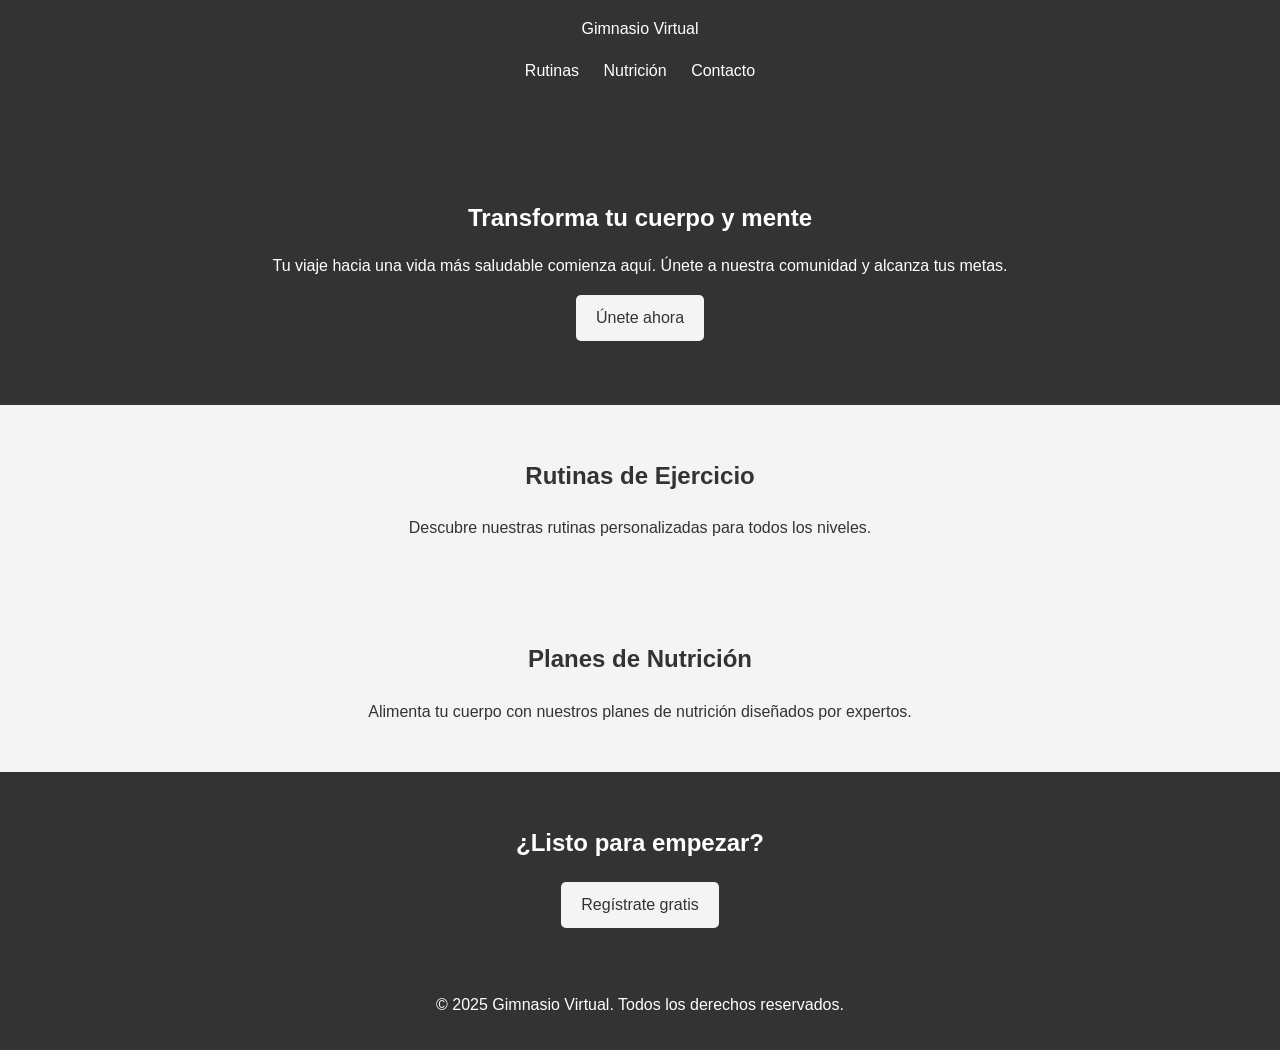
==== index.html @ dcc9e230 "feat: Create initial landing page for virtual gym This commit introduces the initial version of a la" ====
<!DOCTYPE html>
<html lang="es">
<head>
    <meta charset="UTF-8">
    <meta name="viewport" content="width=device-width, initial-scale=1.0">
    <title>Gimnasio Virtual - Vida Saludable</title>
    <link rel="stylesheet" href="styles.css">
</head>
<body>
    <header>
        <nav>
            <a href="#" class="logo">Gimnasio Virtual</a>
            <ul>
                <li><a href="#rutinas">Rutinas</a></li>
                <li><a href="#nutricion">Nutrición</a></li>
                <li><a href="#contacto">Contacto</a></li>
            </ul>
        </nav>
    </header>

    <main>
        <section class="hero">
            <h1>Transforma tu cuerpo y mente</h1>
            <p>Tu viaje hacia una vida más saludable comienza aquí. Únete a nuestra comunidad y alcanza tus metas.</p>
            <a href="#unete" class="cta-button">Únete ahora</a>
        </section>

        <section id="rutinas" class="featured-section">
            <h2>Rutinas de Ejercicio</h2>
            <p>Descubre nuestras rutinas personalizadas para todos los niveles.</p>
            <!-- Aquí se podrían añadir tarjetas con rutinas específicas -->
        </section>

        <section id="nutricion" class="featured-section">
            <h2>Planes de Nutrición</h2>
            <p>Alimenta tu cuerpo con nuestros planes de nutrición diseñados por expertos.</p>
            <!-- Aquí se podrían añadir tarjetas con planes de nutrición -->
        </section>

        <section id="unete" class="cta-section">
            <h2>¿Listo para empezar?</h2>
            <a href="#" class="cta-button">Regístrate gratis</a>
        </section>
    </main>

    <footer>
        <p>&copy; 2025 Gimnasio Virtual. Todos los derechos reservados.</p>
    </footer>
</body>
</html>
---- styles.css ----
body {
    font-family: Arial, sans-serif;
    line-height: 1.6;
    margin: 0;
    padding: 0;
    background: #f4f4f4;
    color: #333;
}

header {
    background: #333;
    color: #fff;
    padding: 1rem 0;
    text-align: center;
}

nav ul {
    padding: 0;
    list-style: none;
}

nav ul li {
    display: inline;
    margin: 0 10px;
}

nav a {
    color: #fff;
    text-decoration: none;
}

.hero {
    background: #333;
    color: #fff;
    padding: 4rem 0;
    text-align: center;
}

.hero h1 {
    margin-bottom: 1rem;
}

.cta-button {
    display: inline-block;
    background: #f4f4f4;
    color: #333;
    padding: 10px 20px;
    text-decoration: none;
    border-radius: 5px;
}

.featured-section {
    padding: 2rem 0;
    text-align: center;
}

.cta-section {
    background: #333;
    color: #fff;
    padding: 2rem 0;
    text-align: center;
}

footer {
    text-align: center;
    padding: 1rem 0;
    background: #333;
    color: #fff;
}
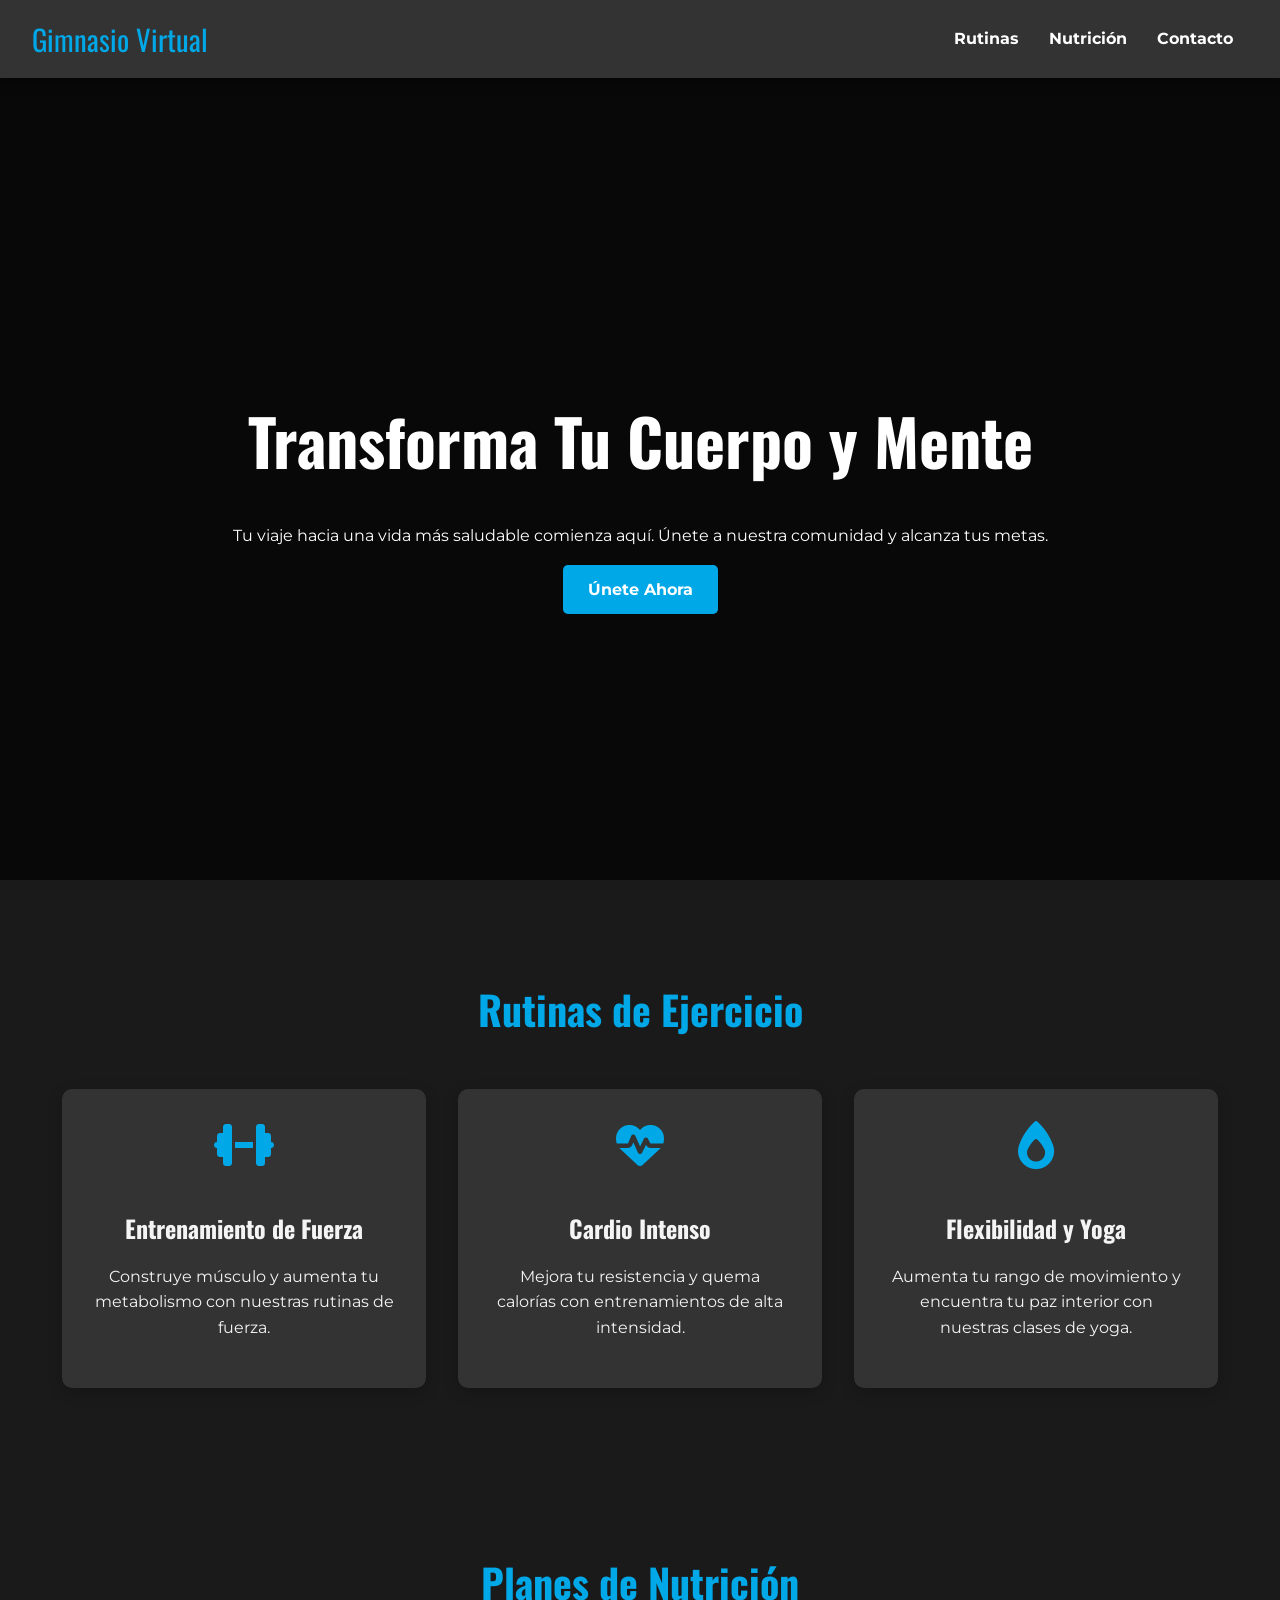
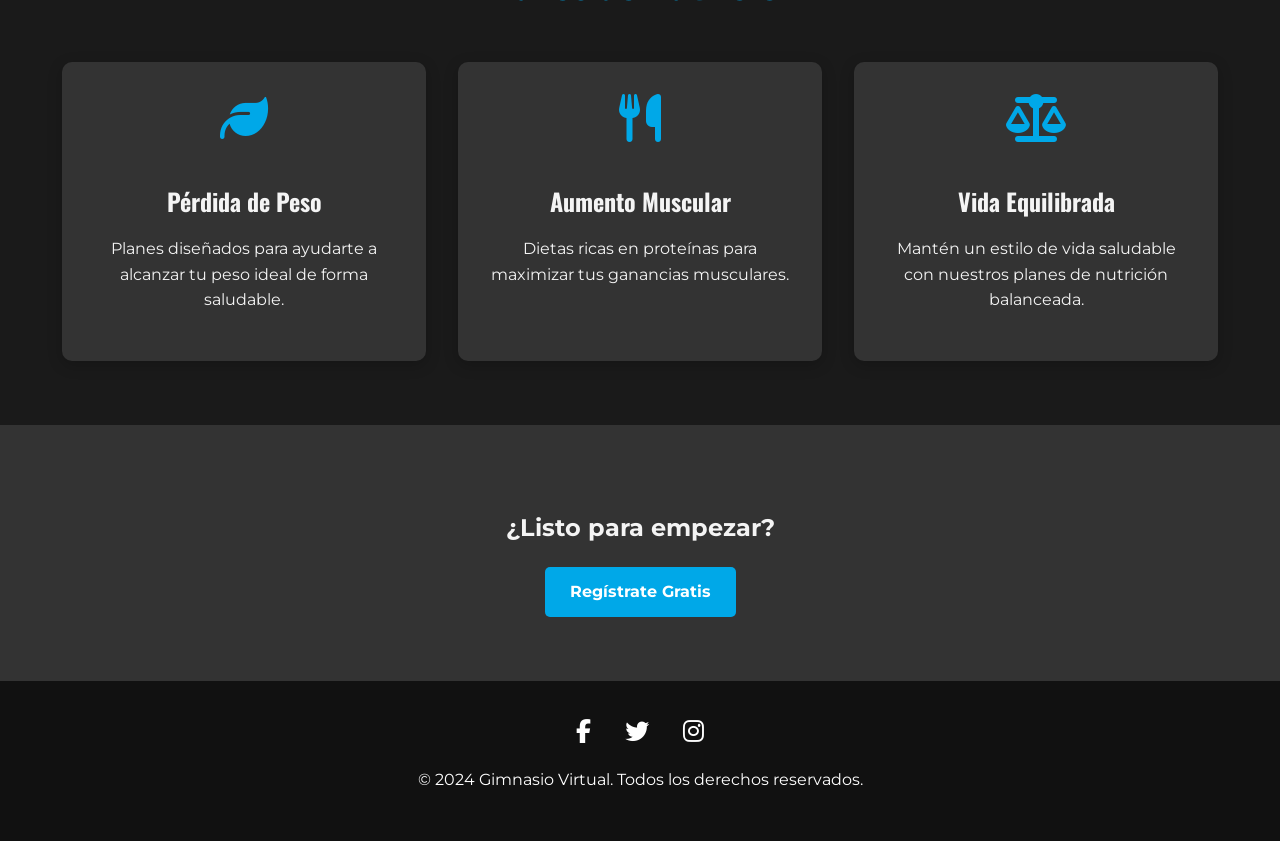
==== commit 37438181: "Feature: Create a healthy lifestyle virtual gym page" ====
--- a/index.html
+++ b/index.html
@@ -5,46 +5,84 @@
     <meta name="viewport" content="width=device-width, initial-scale=1.0">
     <title>Gimnasio Virtual - Vida Saludable</title>
     <link rel="stylesheet" href="styles.css">
+    <link rel="stylesheet" href="https://cdnjs.cloudflare.com/ajax/libs/font-awesome/6.5.1/css/all.min.css">
 </head>
 <body>
     <header>
+        <a href="#" class="logo">Gimnasio Virtual</a>
         <nav>
-            <a href="#" class="logo">Gimnasio Virtual</a>
-            <ul>
+            <ul class="nav-links">
                 <li><a href="#rutinas">Rutinas</a></li>
                 <li><a href="#nutricion">Nutrición</a></li>
                 <li><a href="#contacto">Contacto</a></li>
             </ul>
         </nav>
+        <div class="menu-toggle"><i class="fas fa-bars"></i></div>
     </header>
 
     <main>
         <section class="hero">
-            <h1>Transforma tu cuerpo y mente</h1>
+            <h1>Transforma Tu Cuerpo y Mente</h1>
             <p>Tu viaje hacia una vida más saludable comienza aquí. Únete a nuestra comunidad y alcanza tus metas.</p>
-            <a href="#unete" class="cta-button">Únete ahora</a>
+            <a href="#unete" class="cta-button">Únete Ahora</a>
         </section>
 
         <section id="rutinas" class="featured-section">
             <h2>Rutinas de Ejercicio</h2>
-            <p>Descubre nuestras rutinas personalizadas para todos los niveles.</p>
-            <!-- Aquí se podrían añadir tarjetas con rutinas específicas -->
+            <div class="cards-container">
+                <div class="card">
+                    <i class="fas fa-dumbbell fa-3x"></i>
+                    <h3>Entrenamiento de Fuerza</h3>
+                    <p>Construye músculo y aumenta tu metabolismo con nuestras rutinas de fuerza.</p>
+                </div>
+                <div class="card">
+                    <i class="fas fa-heartbeat fa-3x"></i>
+                    <h3>Cardio Intenso</h3>
+                    <p>Mejora tu resistencia y quema calorías con entrenamientos de alta intensidad.</p>
+                </div>
+                <div class="card">
+                    <i class="fas fa-burn fa-3x"></i>
+                    <h3>Flexibilidad y Yoga</h3>
+                    <p>Aumenta tu rango de movimiento y encuentra tu paz interior con nuestras clases de yoga.</p>
+                </div>
+            </div>
         </section>
 
         <section id="nutricion" class="featured-section">
             <h2>Planes de Nutrición</h2>
-            <p>Alimenta tu cuerpo con nuestros planes de nutrición diseñados por expertos.</p>
-            <!-- Aquí se podrían añadir tarjetas con planes de nutrición -->
+             <div class="cards-container">
+                <div class="card">
+                    <i class="fas fa-leaf fa-3x"></i>
+                    <h3>Pérdida de Peso</h3>
+                    <p>Planes diseñados para ayudarte a alcanzar tu peso ideal de forma saludable.</p>
+                </div>
+                <div class="card">
+                    <i class="fas fa-utensils fa-3x"></i>
+                    <h3>Aumento Muscular</h3>
+                    <p>Dietas ricas en proteínas para maximizar tus ganancias musculares.</p>
+                </div>
+                <div class="card">
+                    <i class="fas fa-balance-scale fa-3x"></i>
+                    <h3>Vida Equilibrada</h3>
+                    <p>Mantén un estilo de vida saludable con nuestros planes de nutrición balanceada.</p>
+                </div>
+            </div>
         </section>
 
         <section id="unete" class="cta-section">
             <h2>¿Listo para empezar?</h2>
-            <a href="#" class="cta-button">Regístrate gratis</a>
+            <a href="#" class="cta-button">Regístrate Gratis</a>
         </section>
     </main>
 
     <footer>
-        <p>&copy; 2025 Gimnasio Virtual. Todos los derechos reservados.</p>
+        <div class="social-media">
+            <a href="#"><i class="fab fa-facebook-f"></i></a>
+            <a href="#"><i class="fab fa-twitter"></i></a>
+            <a href="#"><i class="fab fa-instagram"></i></a>
+        </div>
+        <p>&copy; 2024 Gimnasio Virtual. Todos los derechos reservados.</p>
     </footer>
+    <script src="script.js"></script>
 </body>
 </html>
--- a/styles.css
+++ b/styles.css
@@ -1,69 +1,215 @@
+@import url('https://fonts.googleapis.com/css2?family=Montserrat:wght@400;700&family=Oswald:wght@700&display=swap');
+
+:root {
+    --primary-color: #00A8E8;
+    --dark-color: #1a1a1a;
+    --light-gray: #f4f4f4;
+    --medium-gray: #333;
+    --white-color: #fff;
+}
+
 body {
-    font-family: Arial, sans-serif;
+    font-family: 'Montserrat', sans-serif;
     line-height: 1.6;
     margin: 0;
     padding: 0;
-    background: #f4f4f4;
-    color: #333;
+    background: var(--dark-color);
+    color: var(--light-gray);
+    padding-top: 70px;
 }
 
 header {
-    background: #333;
-    color: #fff;
-    padding: 1rem 0;
-    text-align: center;
-}
-
-nav ul {
+    background: var(--medium-gray);
+    color: var(--white-color);
+    padding: 1rem 2rem;
+    position: fixed;
+    width: 100%;
+    top: 0;
+    left: 0;
+    z-index: 1000;
+    display: flex;
+    justify-content: space-between;
+    align-items: center;
+    box-shadow: 0 2px 10px rgba(0,0,0,0.5);
+    box-sizing: border-box;
+}
+
+.logo {
+    font-family: 'Oswald', sans-serif;
+    font-size: 1.8rem;
+    color: var(--primary-color);
+    text-decoration: none;
+}
+
+.nav-links {
     padding: 0;
     list-style: none;
-}
-
-nav ul li {
-    display: inline;
-    margin: 0 10px;
-}
-
-nav a {
-    color: #fff;
+    margin: 0;
+    display: flex;
+}
+
+.nav-links li {
+    margin: 0 15px;
+}
+
+.nav-links a {
+    color: var(--white-color);
     text-decoration: none;
+    font-weight: 700;
+    transition: color 0.3s ease;
+}
+
+.nav-links a:hover {
+    color: var(--primary-color);
+}
+
+.menu-toggle {
+    display: none;
+    font-size: 1.5rem;
+    cursor: pointer;
 }
 
 .hero {
-    background: #333;
-    color: #fff;
-    padding: 4rem 0;
-    text-align: center;
+    background: linear-gradient(rgba(0,0,0,0.7), rgba(0,0,0,0.7)), url('https://images.unsplash.com/photo-1571902943202-507ec2618e8f?q=80&w=1375&auto=format&fit=crop') no-repeat center center/cover;
+    min-height: 90vh;
+    display: flex;
+    flex-direction: column;
+    justify-content: center;
+    align-items: center;
+    text-align: center;
+    color: var(--white-color);
+    padding: 0 1rem;
 }
 
 .hero h1 {
+    font-family: 'Oswald', sans-serif;
+    font-size: 4rem;
     margin-bottom: 1rem;
 }
 
 .cta-button {
     display: inline-block;
-    background: #f4f4f4;
-    color: #333;
-    padding: 10px 20px;
+    background: var(--primary-color);
+    color: var(--white-color);
+    padding: 12px 25px;
     text-decoration: none;
     border-radius: 5px;
+    font-weight: 700;
+    transition: background-color 0.3s ease, transform 0.3s ease;
+}
+
+.cta-button:hover {
+    background: #0077B6;
+    transform: translateY(-3px);
 }
 
 .featured-section {
+    padding: 4rem 2rem;
+    text-align: center;
+}
+
+.featured-section h2 {
+    font-family: 'Oswald', sans-serif;
+    font-size: 2.5rem;
+    margin-bottom: 3rem;
+    color: var(--primary-color);
+}
+
+.cards-container {
+    display: flex;
+    justify-content: center;
+    gap: 2rem;
+    flex-wrap: wrap;
+}
+
+.card {
+    background: var(--medium-gray);
+    padding: 2rem;
+    border-radius: 10px;
+    width: 300px;
+    box-shadow: 0 4px 15px rgba(0,0,0,0.2);
+    transition: transform 0.3s ease, box-shadow 0.3s ease;
+}
+
+.card:hover {
+    transform: translateY(-10px);
+    box-shadow: 0 8px 30px rgba(0,0,0,0.4);
+}
+
+.card i {
+    color: var(--primary-color);
+    margin-bottom: 1rem;
+}
+
+.card h3 {
+    font-family: 'Oswald', sans-serif;
+    font-size: 1.5rem;
+    margin-bottom: 1rem;
+}
+
+.cta-section {
+    background: var(--medium-gray);
+    padding: 4rem 2rem;
+    text-align: center;
+}
+
+footer {
+    text-align: center;
     padding: 2rem 0;
-    text-align: center;
-}
-
-.cta-section {
-    background: #333;
-    color: #fff;
-    padding: 2rem 0;
-    text-align: center;
-}
-
-footer {
-    text-align: center;
-    padding: 1rem 0;
-    background: #333;
-    color: #fff;
-}
+    background: #111;
+    color: var(--white-color);
+}
+
+.social-media a {
+    color: var(--white-color);
+    margin: 0 15px;
+    font-size: 1.5rem;
+    transition: color 0.3s ease;
+}
+
+.social-media a:hover {
+    color: var(--primary-color);
+}
+
+.social-media {
+    margin-bottom: 1rem;
+}
+
+/* Media Queries for Responsive Design */
+@media (max-width: 768px) {
+    .nav-links {
+        display: none;
+        flex-direction: column;
+        width: 100%;
+        position: absolute;
+        top: 70px;
+        left: 0;
+        background: var(--medium-gray);
+        text-align: center;
+    }
+
+    .nav-links.active {
+        display: flex;
+    }
+
+    .nav-links li {
+        padding: 1rem 0;
+    }
+
+    .menu-toggle {
+        display: block;
+    }
+
+    .hero h1 {
+        font-size: 3rem;
+    }
+
+    .cards-container {
+        flex-direction: column;
+        align-items: center;
+    }
+
+    .card {
+        width: 90%;
+    }
+}
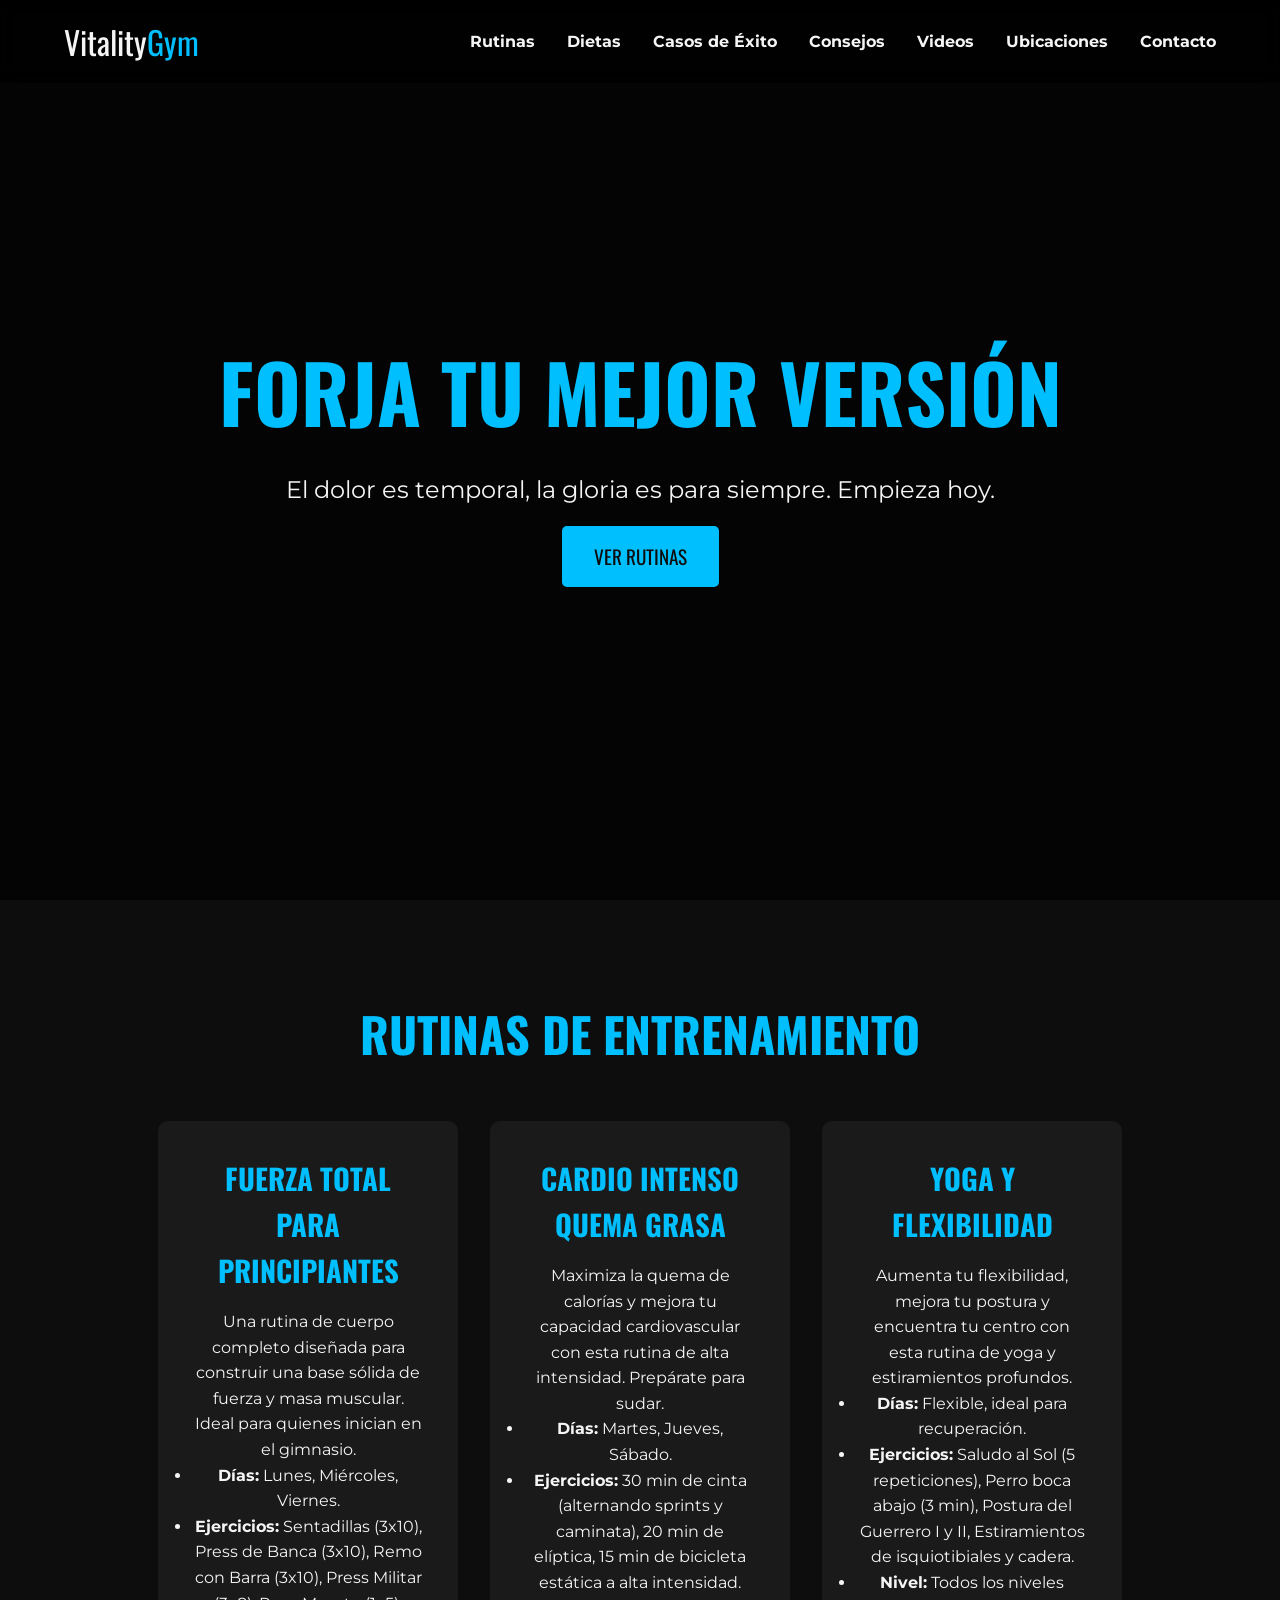
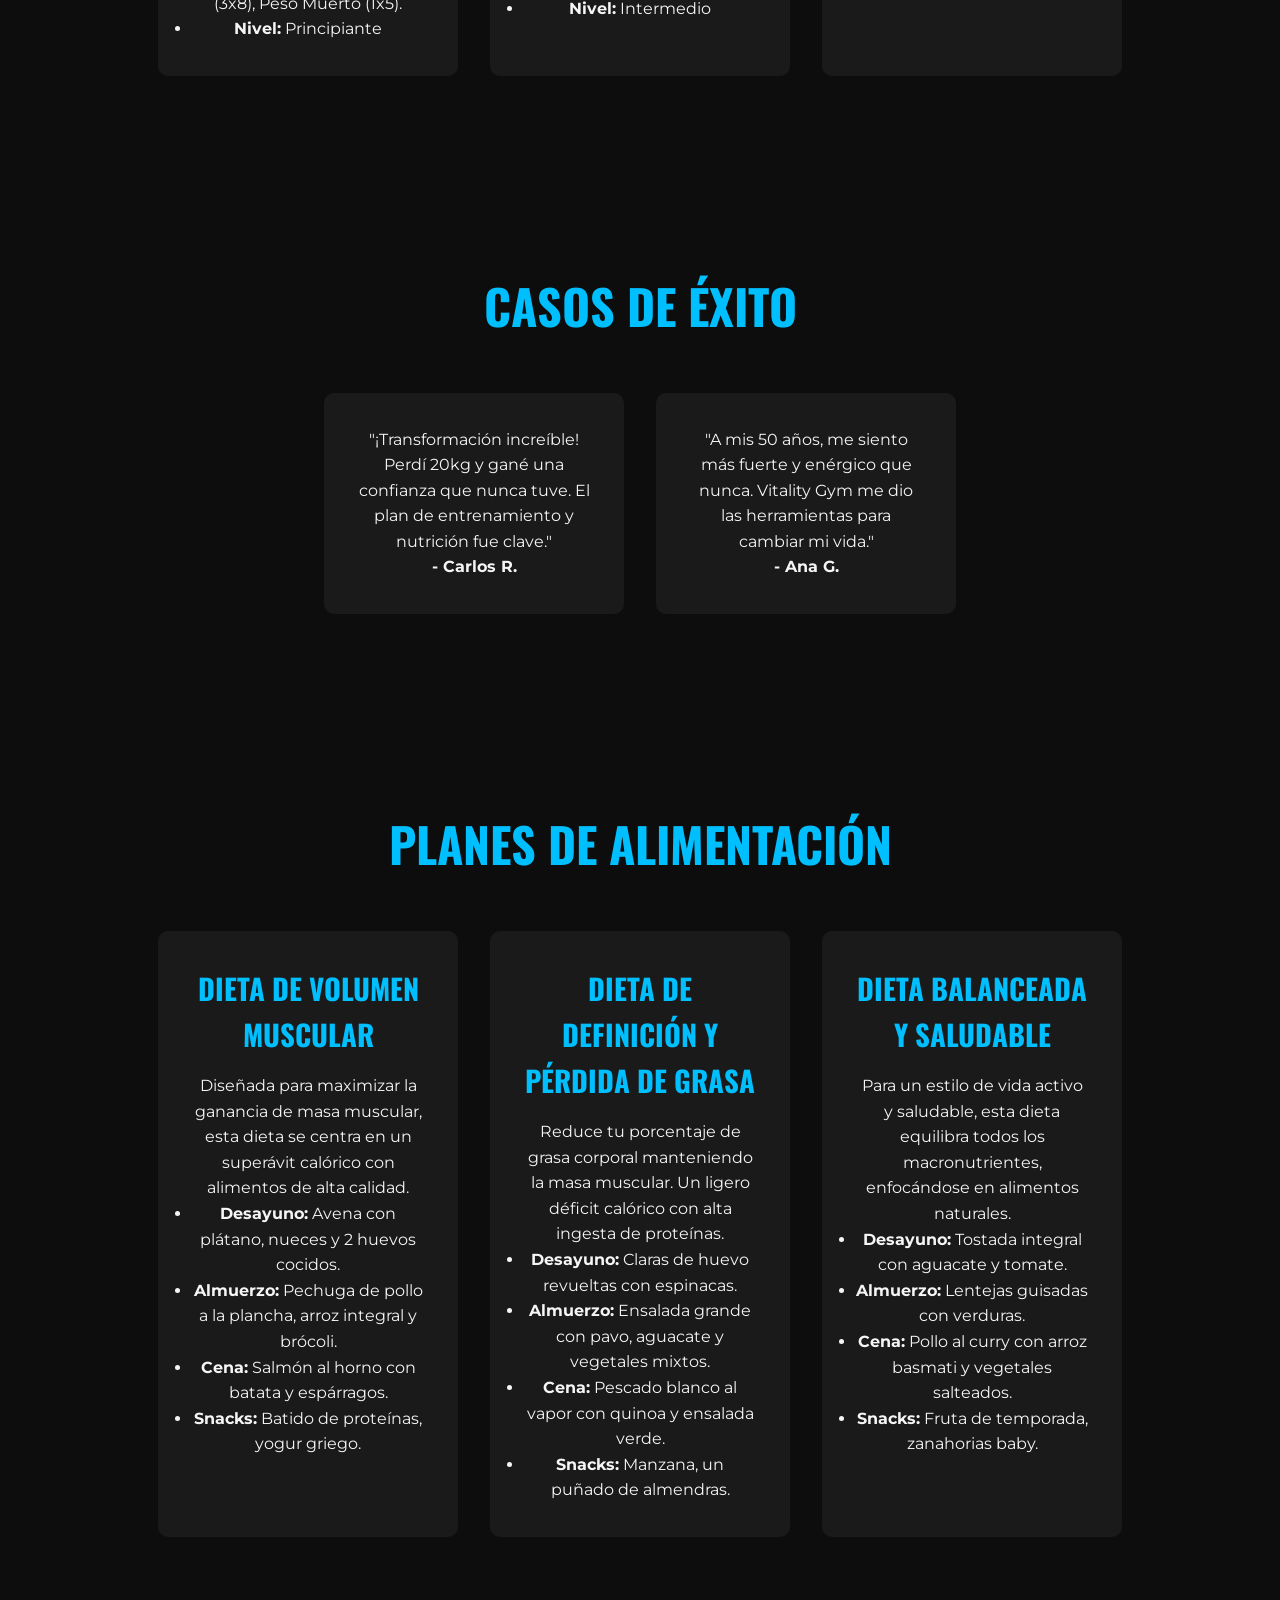
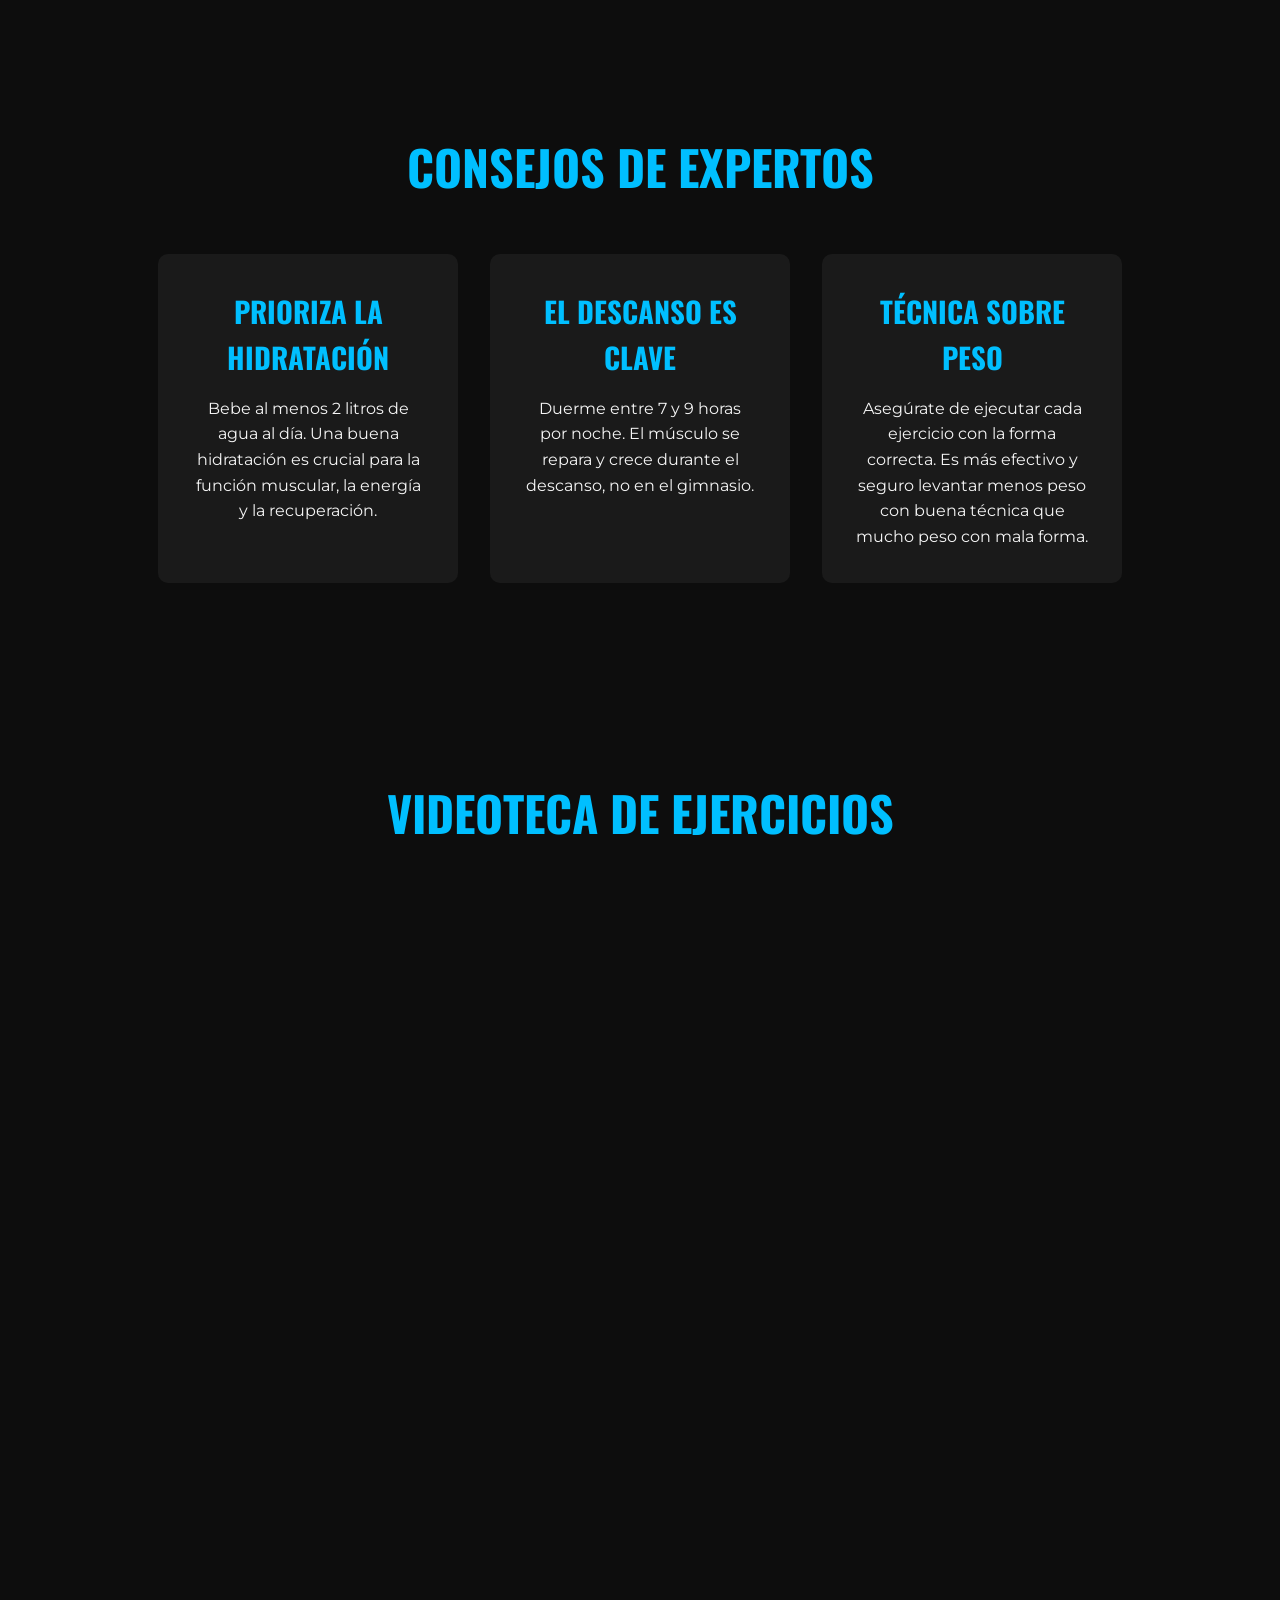
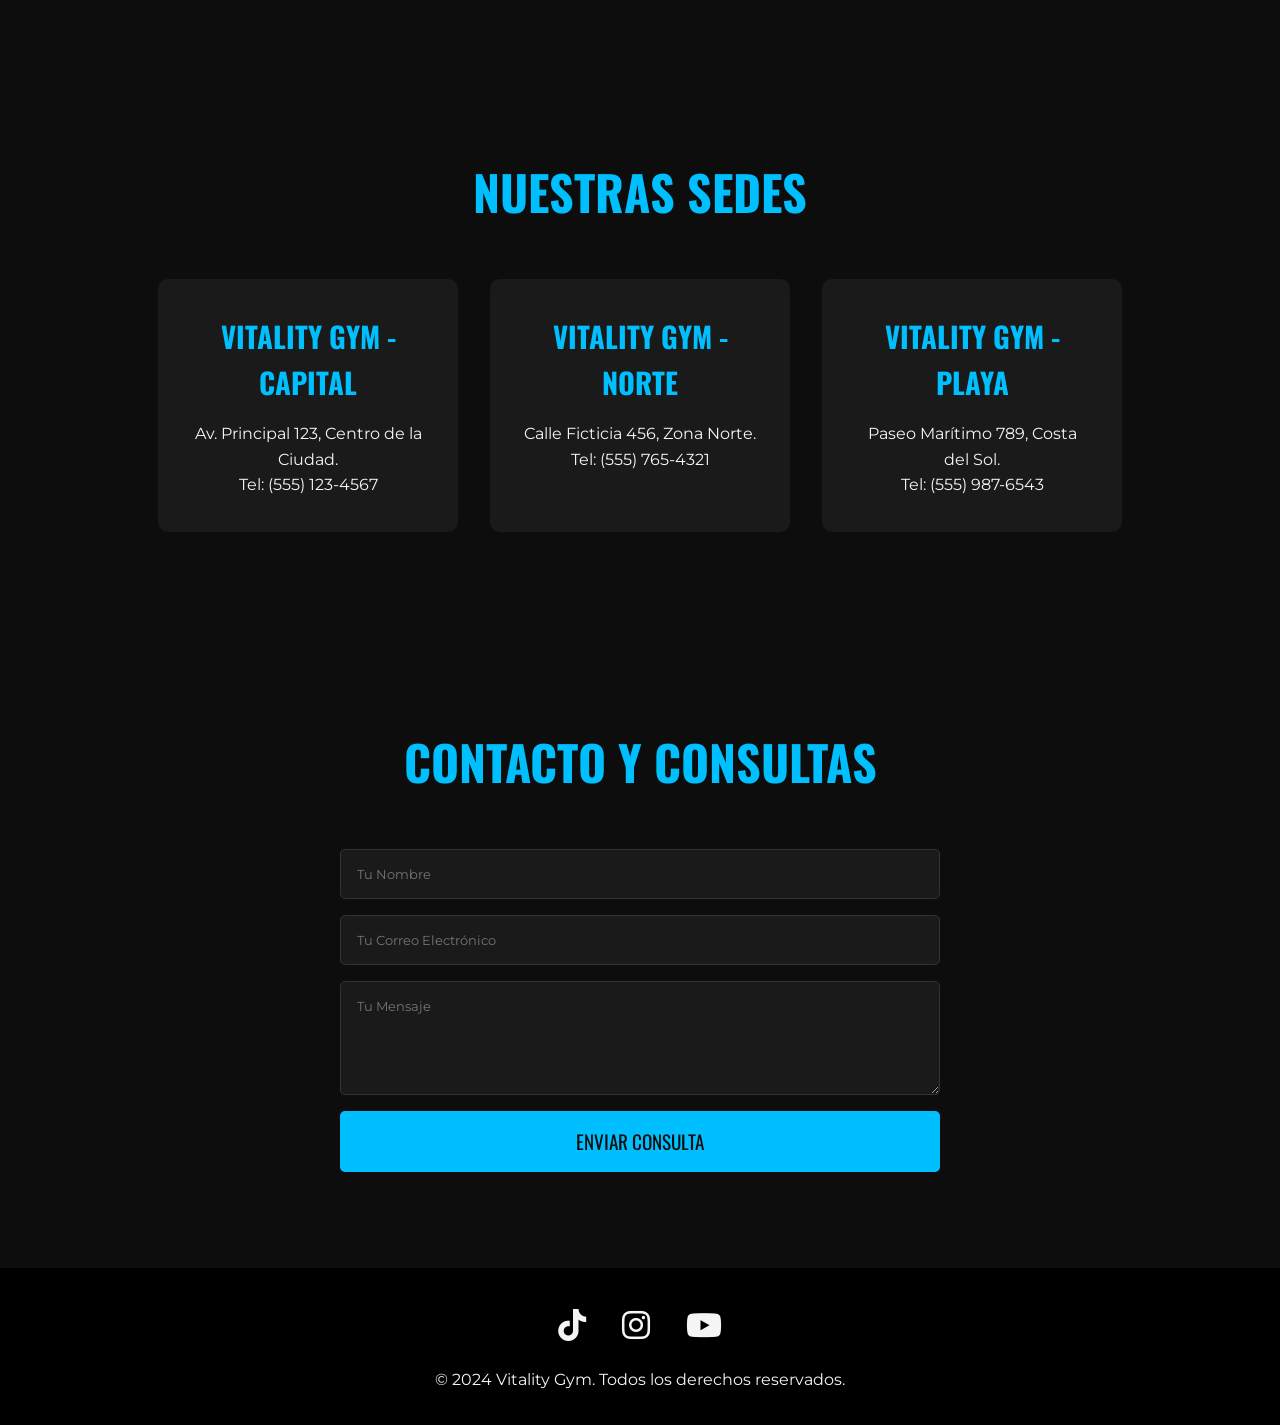
==== commit ff92e8f5: "feat: complete overhaul of virtual gym website This commit completely redesigns and populates the vi" ====
--- a/index.html
+++ b/index.html
@@ -3,86 +3,194 @@
 <head>
     <meta charset="UTF-8">
     <meta name="viewport" content="width=device-width, initial-scale=1.0">
-    <title>Gimnasio Virtual - Vida Saludable</title>
+    <title>Vitality Gym - Tu Gimnasio Virtual</title>
     <link rel="stylesheet" href="styles.css">
     <link rel="stylesheet" href="https://cdnjs.cloudflare.com/ajax/libs/font-awesome/6.5.1/css/all.min.css">
 </head>
 <body>
     <header>
-        <a href="#" class="logo">Gimnasio Virtual</a>
-        <nav>
+        <nav class="navbar">
+            <a href="#hero" class="logo">Vitality<span>Gym</span></a>
             <ul class="nav-links">
-                <li><a href="#rutinas">Rutinas</a></li>
-                <li><a href="#nutricion">Nutrición</a></li>
-                <li><a href="#contacto">Contacto</a></li>
+                <li><a href="#routines">Rutinas</a></li>
+                <li><a href="#diets">Dietas</a></li>
+                <li><a href="#success-stories">Casos de Éxito</a></li>
+                <li><a href="#tips">Consejos</a></li>
+                <li><a href="#videos">Videos</a></li>
+                <li><a href="#locations">Ubicaciones</a></li>
+                <li><a href="#contact">Contacto</a></li>
             </ul>
+            <div class="menu-icon">
+                <i class="fas fa-bars"></i>
+            </div>
         </nav>
-        <div class="menu-toggle"><i class="fas fa-bars"></i></div>
     </header>
 
     <main>
-        <section class="hero">
-            <h1>Transforma Tu Cuerpo y Mente</h1>
-            <p>Tu viaje hacia una vida más saludable comienza aquí. Únete a nuestra comunidad y alcanza tus metas.</p>
-            <a href="#unete" class="cta-button">Únete Ahora</a>
+        <section id="hero">
+            <div class="hero-content">
+                <h1>Forja Tu Mejor Versión</h1>
+                <p>El dolor es temporal, la gloria es para siempre. Empieza hoy.</p>
+                <a href="#routines" class="cta-button">Ver Rutinas</a>
+            </div>
         </section>
 
-        <section id="rutinas" class="featured-section">
-            <h2>Rutinas de Ejercicio</h2>
-            <div class="cards-container">
+        <section id="routines" class="content-section">
+            <h2>Rutinas de Entrenamiento</h2>
+            <div class="card-container">
                 <div class="card">
-                    <i class="fas fa-dumbbell fa-3x"></i>
-                    <h3>Entrenamiento de Fuerza</h3>
-                    <p>Construye músculo y aumenta tu metabolismo con nuestras rutinas de fuerza.</p>
+                    <h3>Fuerza Total para Principiantes</h3>
+                    <p>Una rutina de cuerpo completo diseñada para construir una base sólida de fuerza y masa muscular. Ideal para quienes inician en el gimnasio.</p>
+                    <ul>
+                        <li><strong>Días:</strong> Lunes, Miércoles, Viernes.</li>
+                        <li><strong>Ejercicios:</strong> Sentadillas (3x10), Press de Banca (3x10), Remo con Barra (3x10), Press Militar (3x8), Peso Muerto (1x5).</li>
+                        <li><strong>Nivel:</strong> Principiante</li>
+                    </ul>
                 </div>
                 <div class="card">
-                    <i class="fas fa-heartbeat fa-3x"></i>
-                    <h3>Cardio Intenso</h3>
-                    <p>Mejora tu resistencia y quema calorías con entrenamientos de alta intensidad.</p>
+                    <h3>Cardio Intenso Quema Grasa</h3>
+                    <p>Maximiza la quema de calorías y mejora tu capacidad cardiovascular con esta rutina de alta intensidad. Prepárate para sudar.</p>
+                    <ul>
+                        <li><strong>Días:</strong> Martes, Jueves, Sábado.</li>
+                        <li><strong>Ejercicios:</strong> 30 min de cinta (alternando sprints y caminata), 20 min de elíptica, 15 min de bicicleta estática a alta intensidad.</li>
+                        <li><strong>Nivel:</strong> Intermedio</li>
+                    </ul>
                 </div>
                 <div class="card">
-                    <i class="fas fa-burn fa-3x"></i>
-                    <h3>Flexibilidad y Yoga</h3>
-                    <p>Aumenta tu rango de movimiento y encuentra tu paz interior con nuestras clases de yoga.</p>
+                    <h3>Yoga y Flexibilidad</h3>
+                    <p>Aumenta tu flexibilidad, mejora tu postura y encuentra tu centro con esta rutina de yoga y estiramientos profundos.</p>
+                     <ul>
+                        <li><strong>Días:</strong> Flexible, ideal para recuperación.</li>
+                        <li><strong>Ejercicios:</strong> Saludo al Sol (5 repeticiones), Perro boca abajo (3 min), Postura del Guerrero I y II, Estiramientos de isquiotibiales y cadera.</li>
+                        <li><strong>Nivel:</strong> Todos los niveles</li>
+                    </ul>
                 </div>
             </div>
         </section>
 
-        <section id="nutricion" class="featured-section">
-            <h2>Planes de Nutrición</h2>
-             <div class="cards-container">
+
+        <section id="success-stories" class="content-section">
+            <h2>Casos de Éxito</h2>
+            <div class="card-container">
                 <div class="card">
-                    <i class="fas fa-leaf fa-3x"></i>
-                    <h3>Pérdida de Peso</h3>
-                    <p>Planes diseñados para ayudarte a alcanzar tu peso ideal de forma saludable.</p>
+                    <div class="testimonial">
+                        <p>"¡Transformación increíble! Perdí 20kg y gané una confianza que nunca tuve. El plan de entrenamiento y nutrición fue clave."</p>
+                        <h4>- Carlos R.</h4>
+                    </div>
                 </div>
                 <div class="card">
-                    <i class="fas fa-utensils fa-3x"></i>
-                    <h3>Aumento Muscular</h3>
-                    <p>Dietas ricas en proteínas para maximizar tus ganancias musculares.</p>
-                </div>
-                <div class="card">
-                    <i class="fas fa-balance-scale fa-3x"></i>
-                    <h3>Vida Equilibrada</h3>
-                    <p>Mantén un estilo de vida saludable con nuestros planes de nutrición balanceada.</p>
+                    <div class="testimonial">
+                        <p>"A mis 50 años, me siento más fuerte y enérgico que nunca. Vitality Gym me dio las herramientas para cambiar mi vida."</p>
+                        <h4>- Ana G.</h4>
+                    </div>
                 </div>
             </div>
         </section>
 
-        <section id="unete" class="cta-section">
-            <h2>¿Listo para empezar?</h2>
-            <a href="#" class="cta-button">Regístrate Gratis</a>
+        <section id="diets" class="content-section">
+            <h2>Planes de Alimentación</h2>
+            <div class="card-container">
+                <div class="card">
+                    <h3>Dieta de Volumen Muscular</h3>
+                    <p>Diseñada para maximizar la ganancia de masa muscular, esta dieta se centra en un superávit calórico con alimentos de alta calidad.</p>
+                    <ul>
+                        <li><strong>Desayuno:</strong> Avena con plátano, nueces y 2 huevos cocidos.</li>
+                        <li><strong>Almuerzo:</strong> Pechuga de pollo a la plancha, arroz integral y brócoli.</li>
+                        <li><strong>Cena:</strong> Salmón al horno con batata y espárragos.</li>
+                        <li><strong>Snacks:</strong> Batido de proteínas, yogur griego.</li>
+                    </ul>
+                </div>
+                <div class="card">
+                    <h3>Dieta de Definición y Pérdida de Grasa</h3>
+                    <p>Reduce tu porcentaje de grasa corporal manteniendo la masa muscular. Un ligero déficit calórico con alta ingesta de proteínas.</p>
+                     <ul>
+                        <li><strong>Desayuno:</strong> Claras de huevo revueltas con espinacas.</li>
+                        <li><strong>Almuerzo:</strong> Ensalada grande con pavo, aguacate y vegetales mixtos.</li>
+                        <li><strong>Cena:</strong> Pescado blanco al vapor con quinoa y ensalada verde.</li>
+                        <li><strong>Snacks:</strong> Manzana, un puñado de almendras.</li>
+                    </ul>
+                </div>
+                <div class="card">
+                    <h3>Dieta Balanceada y Saludable</h3>
+                    <p>Para un estilo de vida activo y saludable, esta dieta equilibra todos los macronutrientes, enfocándose en alimentos naturales.</p>
+                     <ul>
+                        <li><strong>Desayuno:</strong> Tostada integral con aguacate y tomate.</li>
+                        <li><strong>Almuerzo:</strong> Lentejas guisadas con verduras.</li>
+                        <li><strong>Cena:</strong> Pollo al curry con arroz basmati y vegetales salteados.</li>
+                        <li><strong>Snacks:</strong> Fruta de temporada, zanahorias baby.</li>
+                    </ul>
+                </div>
+            </div>
+        </section>
+
+        <section id="tips" class="content-section">
+            <h2>Consejos de Expertos</h2>
+             <div class="card-container">
+                <div class="card">
+                    <h3>Prioriza la Hidratación</h3>
+                    <p>Bebe al menos 2 litros de agua al día. Una buena hidratación es crucial para la función muscular, la energía y la recuperación.</p>
+                </div>
+                <div class="card">
+                    <h3>El Descanso es Clave</h3>
+                    <p>Duerme entre 7 y 9 horas por noche. El músculo se repara y crece durante el descanso, no en el gimnasio.</p>
+                </div>
+                <div class="card">
+                    <h3>Técnica Sobre Peso</h3>
+                    <p>Asegúrate de ejecutar cada ejercicio con la forma correcta. Es más efectivo y seguro levantar menos peso con buena técnica que mucho peso con mala forma.</p>
+                </div>
+            </div>
+        </section>
+
+        <section id="videos" class="content-section">
+            <h2>Videoteca de Ejercicios</h2>
+            <div class="video-container">
+                <iframe width="560" height="315" src="https://www.youtube.com/embed/ghhljN_qdmk" title="YouTube video player" frameborder="0" allow="accelerometer; autoplay; clipboard-write; encrypted-media; gyroscope; picture-in-picture" allowfullscreen></iframe>
+                <iframe width="560" height="315" src="https://www.youtube.com/embed/vocQYBCR8ao" title="YouTube video player" frameborder="0" allow="accelerometer; autoplay; clipboard-write; encrypted-media; gyroscope; picture-in-picture" allowfullscreen></iframe>
+                <iframe width="560" height="315" src="https://www.youtube.com/embed/zVGSfu9f228" title="YouTube video player" frameborder="0" allow="accelerometer; autoplay; clipboard-write; encrypted-media; gyroscope; picture-in-picture" allowfullscreen></iframe>
+            </div>
+        </section>
+
+        <section id="locations" class="content-section">
+            <h2>Nuestras Sedes</h2>
+            <div class="card-container">
+                <div class="card">
+                    <h3>Vitality Gym - Capital</h3>
+                    <p>Av. Principal 123, Centro de la Ciudad.</p>
+                    <p>Tel: (555) 123-4567</p>
+                </div>
+                <div class="card">
+                    <h3>Vitality Gym - Norte</h3>
+                    <p>Calle Ficticia 456, Zona Norte.</p>
+                    <p>Tel: (555) 765-4321</p>
+                </div>
+                <div class="card">
+                    <h3>Vitality Gym - Playa</h3>
+                    <p>Paseo Marítimo 789, Costa del Sol.</p>
+                    <p>Tel: (555) 987-6543</p>
+                </div>
+            </div>
+        </section>
+
+        <section id="contact" class="content-section">
+            <h2>Contacto y Consultas</h2>
+            <form class="contact-form">
+                <input type="text" placeholder="Tu Nombre" required>
+                <input type="email" placeholder="Tu Correo Electrónico" required>
+                <textarea placeholder="Tu Mensaje" rows="5" required></textarea>
+                <button type="submit" class="cta-button">Enviar Consulta</button>
+            </form>
         </section>
     </main>
 
     <footer>
-        <div class="social-media">
-            <a href="#"><i class="fab fa-facebook-f"></i></a>
-            <a href="#"><i class="fab fa-twitter"></i></a>
+        <div class="social-links">
+            <a href="#"><i class="fab fa-tiktok"></i></a>
             <a href="#"><i class="fab fa-instagram"></i></a>
+            <a href="#"><i class="fab fa-youtube"></i></a>
         </div>
-        <p>&copy; 2024 Gimnasio Virtual. Todos los derechos reservados.</p>
+        <p>&copy; 2024 Vitality Gym. Todos los derechos reservados.</p>
     </footer>
+
     <script src="script.js"></script>
 </body>
 </html>
--- a/styles.css
+++ b/styles.css
@@ -1,121 +1,139 @@
 @import url('https://fonts.googleapis.com/css2?family=Montserrat:wght@400;700&family=Oswald:wght@700&display=swap');
 
+/* --- Variables y Estilos Globales --- */
 :root {
-    --primary-color: #00A8E8;
-    --dark-color: #1a1a1a;
-    --light-gray: #f4f4f4;
-    --medium-gray: #333;
-    --white-color: #fff;
-}
-
-body {
-    font-family: 'Montserrat', sans-serif;
-    line-height: 1.6;
+    --primary-color: #0D0D0D; /* Negro profundo */
+    --secondary-color: #1A1A1A; /* Gris oscuro para tarjetas */
+    --accent-color: #00BFFF; /* Azul eléctrico */
+    --text-color: #F5F5F5; /* Blanco hueso */
+    --font-heading: 'Oswald', sans-serif;
+    --font-body: 'Montserrat', sans-serif;
+}
+
+* {
     margin: 0;
     padding: 0;
-    background: var(--dark-color);
-    color: var(--light-gray);
-    padding-top: 70px;
-}
-
-header {
-    background: var(--medium-gray);
-    color: var(--white-color);
-    padding: 1rem 2rem;
+    box-sizing: border-box;
+}
+
+html {
+    scroll-behavior: smooth;
+}
+
+body {
+    font-family: var(--font-body);
+    background-color: var(--primary-color);
+    color: var(--text-color);
+    line-height: 1.6;
+}
+
+h1, h2, h3 {
+    font-family: var(--font-heading);
+    text-transform: uppercase;
+    color: var(--accent-color);
+}
+
+/* --- Header y Navegación --- */
+.navbar {
+    display: flex;
+    justify-content: space-between;
+    align-items: center;
+    padding: 1rem 5%;
+    background-color: rgba(0, 0, 0, 0.7);
     position: fixed;
     width: 100%;
     top: 0;
-    left: 0;
     z-index: 1000;
-    display: flex;
-    justify-content: space-between;
+    backdrop-filter: blur(10px);
+}
+
+.logo {
+    font-family: var(--font-heading);
+    font-size: 2rem;
+    color: var(--text-color);
+    text-decoration: none;
+}
+
+.logo span {
+    color: var(--accent-color);
+}
+
+.nav-links {
+    display: flex;
+    list-style: none;
+}
+
+.nav-links li {
+    margin-left: 2rem;
+}
+
+.nav-links a {
+    color: var(--text-color);
+    text-decoration: none;
+    font-size: 1rem;
+    font-weight: bold;
+    transition: color 0.3s ease;
+}
+
+.nav-links a:hover {
+    color: var(--accent-color);
+}
+
+.menu-icon {
+    display: none;
+    font-size: 1.8rem;
+    cursor: pointer;
+}
+
+/* --- Hero Section --- */
+#hero {
+    height: 100vh;
+    display: flex;
     align-items: center;
-    box-shadow: 0 2px 10px rgba(0,0,0,0.5);
-    box-sizing: border-box;
-}
-
-.logo {
-    font-family: 'Oswald', sans-serif;
-    font-size: 1.8rem;
+    justify-content: center;
+    text-align: center;
+    background: linear-gradient(rgba(0, 0, 0, 0.7), rgba(0, 0, 0, 0.7)), url('https://images.unsplash.com/photo-1571902943202-507ec2618e8f?q=80&w=1975&auto=format&fit=crop') no-repeat center center/cover;
+}
+
+.hero-content h1 {
+    font-size: 5rem;
+    margin-bottom: 1rem;
+}
+
+.hero-content p {
+    font-size: 1.5rem;
+    margin-bottom: 2rem;
+}
+
+.cta-button {
+    font-family: var(--font-heading);
+    background-color: var(--accent-color);
     color: var(--primary-color);
+    padding: 1rem 2rem;
     text-decoration: none;
-}
-
-.nav-links {
-    padding: 0;
-    list-style: none;
-    margin: 0;
-    display: flex;
-}
-
-.nav-links li {
-    margin: 0 15px;
-}
-
-.nav-links a {
-    color: var(--white-color);
-    text-decoration: none;
-    font-weight: 700;
-    transition: color 0.3s ease;
-}
-
-.nav-links a:hover {
-    color: var(--primary-color);
-}
-
-.menu-toggle {
-    display: none;
-    font-size: 1.5rem;
-    cursor: pointer;
-}
-
-.hero {
-    background: linear-gradient(rgba(0,0,0,0.7), rgba(0,0,0,0.7)), url('https://images.unsplash.com/photo-1571902943202-507ec2618e8f?q=80&w=1375&auto=format&fit=crop') no-repeat center center/cover;
-    min-height: 90vh;
-    display: flex;
-    flex-direction: column;
-    justify-content: center;
-    align-items: center;
+    text-transform: uppercase;
+    font-size: 1.2rem;
+    border-radius: 5px;
+    transition: background-color 0.3s ease, transform 0.3s ease;
+}
+
+.cta-button:hover {
+    background-color: #00a8e0;
+    transform: translateY(-3px);
+}
+
+/* --- Secciones de Contenido --- */
+.content-section {
+    padding: 6rem 5%;
     text-align: center;
-    color: var(--white-color);
-    padding: 0 1rem;
-}
-
-.hero h1 {
-    font-family: 'Oswald', sans-serif;
-    font-size: 4rem;
-    margin-bottom: 1rem;
-}
-
-.cta-button {
-    display: inline-block;
-    background: var(--primary-color);
-    color: var(--white-color);
-    padding: 12px 25px;
-    text-decoration: none;
-    border-radius: 5px;
-    font-weight: 700;
-    transition: background-color 0.3s ease, transform 0.3s ease;
-}
-
-.cta-button:hover {
-    background: #0077B6;
-    transform: translateY(-3px);
-}
-
-.featured-section {
-    padding: 4rem 2rem;
-    text-align: center;
-}
-
-.featured-section h2 {
-    font-family: 'Oswald', sans-serif;
-    font-size: 2.5rem;
+}
+
+.content-section h2 {
+    font-size: 3rem;
     margin-bottom: 3rem;
-    color: var(--primary-color);
-}
-
-.cards-container {
+}
+
+.card-container {
     display: flex;
     justify-content: center;
     gap: 2rem;
@@ -123,59 +141,89 @@
 }
 
 .card {
-    background: var(--medium-gray);
+    background-color: var(--secondary-color);
     padding: 2rem;
     border-radius: 10px;
     width: 300px;
-    box-shadow: 0 4px 15px rgba(0,0,0,0.2);
-    transition: transform 0.3s ease, box-shadow 0.3s ease;
+    border: 2px solid transparent;
+    transition: transform 0.3s ease, border-color 0.3s ease;
 }
 
 .card:hover {
     transform: translateY(-10px);
-    box-shadow: 0 8px 30px rgba(0,0,0,0.4);
-}
-
-.card i {
-    color: var(--primary-color);
+    border-color: var(--accent-color);
+}
+
+.card h3 {
+    font-size: 1.8rem;
     margin-bottom: 1rem;
 }
 
-.card h3 {
-    font-family: 'Oswald', sans-serif;
-    font-size: 1.5rem;
-    margin-bottom: 1rem;
-}
-
-.cta-section {
-    background: var(--medium-gray);
-    padding: 4rem 2rem;
+/* --- Secciones Específicas --- */
+#videos .video-container {
+    display: flex;
+    justify-content: center;
+    gap: 2rem;
+    flex-wrap: wrap;
+}
+
+.video-placeholder {
+    background-color: var(--secondary-color);
+    width: 400px;
+    height: 225px;
+    display: flex;
+    align-items: center;
+    justify-content: center;
+    border-radius: 10px;
+    font-weight: bold;
+}
+
+#contact .contact-form {
+    max-width: 600px;
+    margin: 0 auto;
+    display: flex;
+    flex-direction: column;
+    gap: 1rem;
+}
+
+.contact-form input,
+.contact-form textarea {
+    background-color: var(--secondary-color);
+    border: 1px solid #333;
+    padding: 1rem;
+    border-radius: 5px;
+    color: var(--text-color);
+    font-family: var(--font-body);
+}
+
+.contact-form button {
+    border: none;
+    cursor: pointer;
+}
+
+/* --- Footer --- */
+footer {
+    padding: 2rem 5%;
     text-align: center;
-}
-
-footer {
-    text-align: center;
-    padding: 2rem 0;
-    background: #111;
-    color: var(--white-color);
-}
-
-.social-media a {
-    color: var(--white-color);
-    margin: 0 15px;
-    font-size: 1.5rem;
+    background-color: #000;
+}
+
+.social-links a {
+    color: var(--text-color);
+    font-size: 2rem;
+    margin: 0 1rem;
     transition: color 0.3s ease;
 }
 
-.social-media a:hover {
-    color: var(--primary-color);
-}
-
-.social-media {
-    margin-bottom: 1rem;
-}
-
-/* Media Queries for Responsive Design */
+.social-links a:hover {
+    color: var(--accent-color);
+}
+
+footer p {
+    margin-top: 1rem;
+}
+
+/* --- Media Queries para Responsividad --- */
 @media (max-width: 768px) {
     .nav-links {
         display: none;
@@ -184,7 +232,7 @@
         position: absolute;
         top: 70px;
         left: 0;
-        background: var(--medium-gray);
+        background-color: var(--primary-color);
         text-align: center;
     }
 
@@ -193,23 +241,18 @@
     }
 
     .nav-links li {
-        padding: 1rem 0;
-    }
-
-    .menu-toggle {
+        margin: 1rem 0;
+    }
+
+    .menu-icon {
         display: block;
     }
 
-    .hero h1 {
+    .hero-content h1 {
         font-size: 3rem;
     }
 
-    .cards-container {
-        flex-direction: column;
-        align-items: center;
-    }
-
-    .card {
-        width: 90%;
-    }
-}
+    .hero-content p {
+        font-size: 1.2rem;
+    }
+}
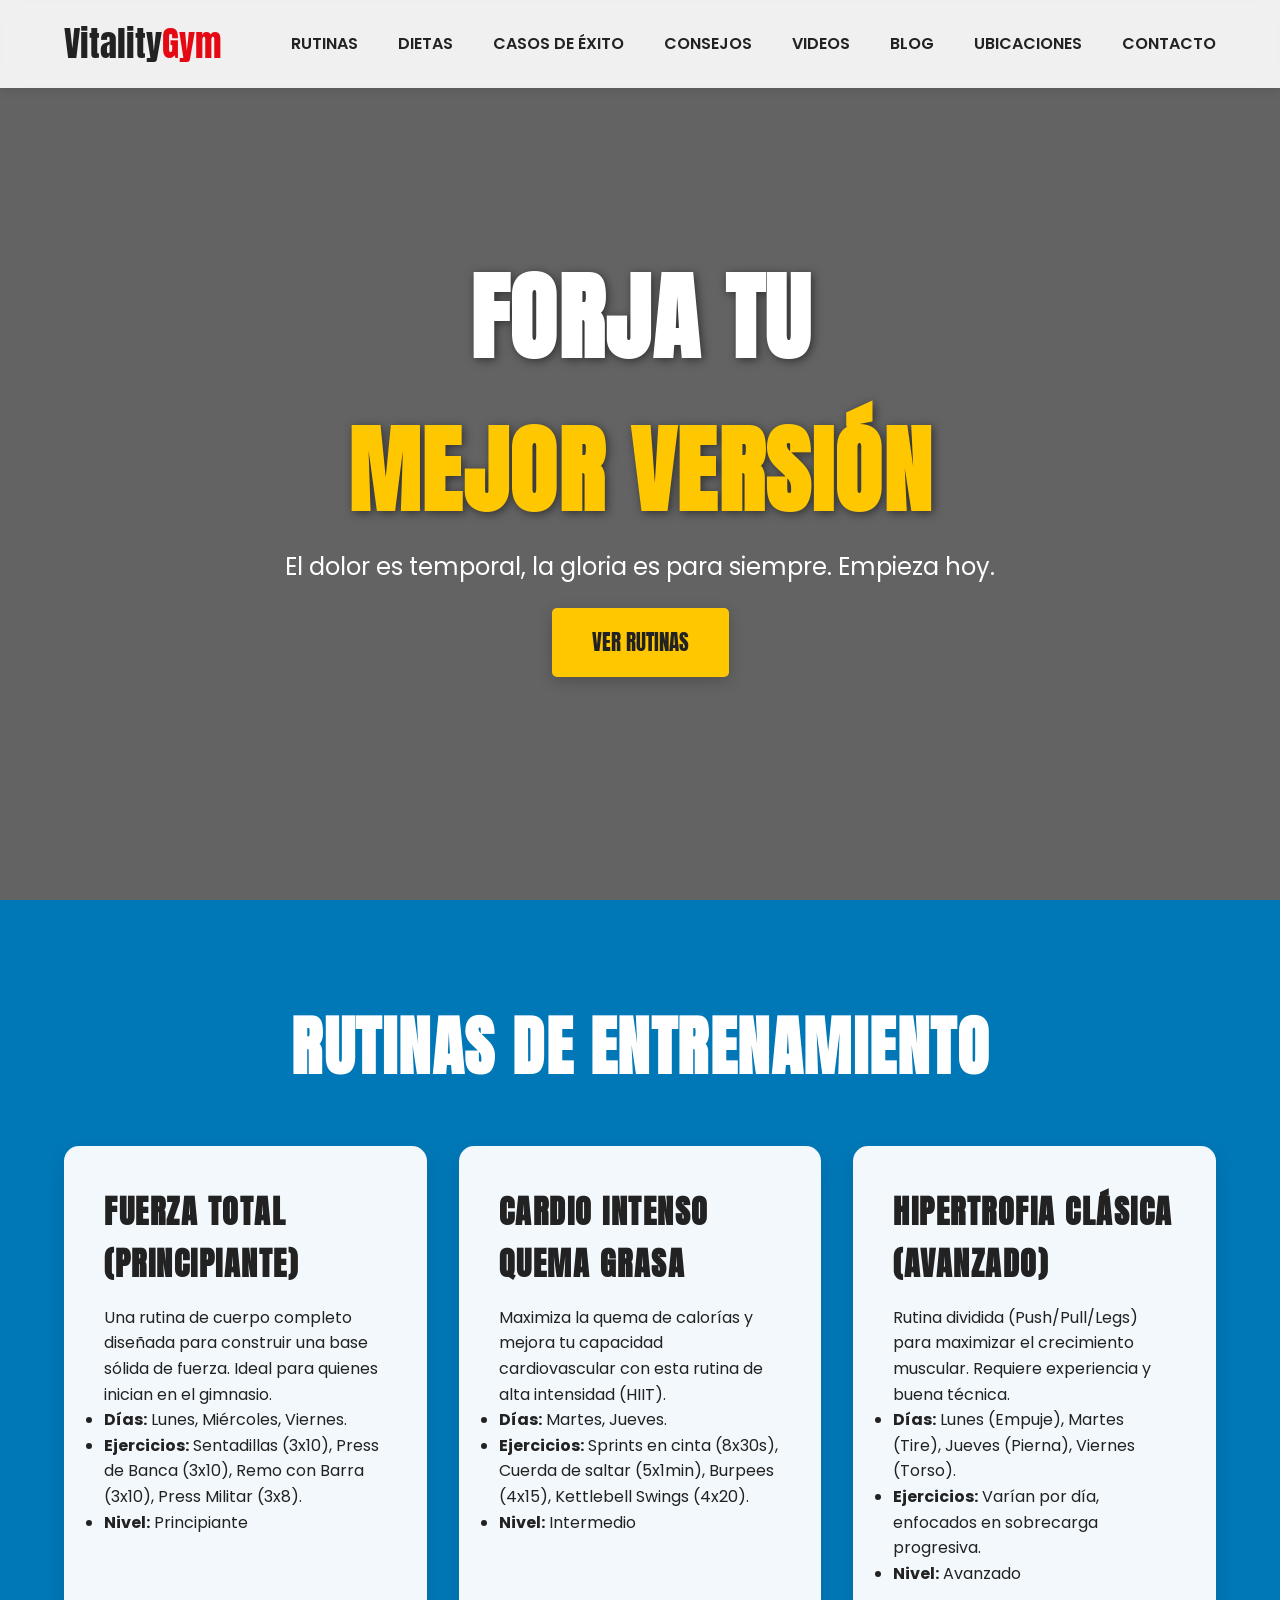
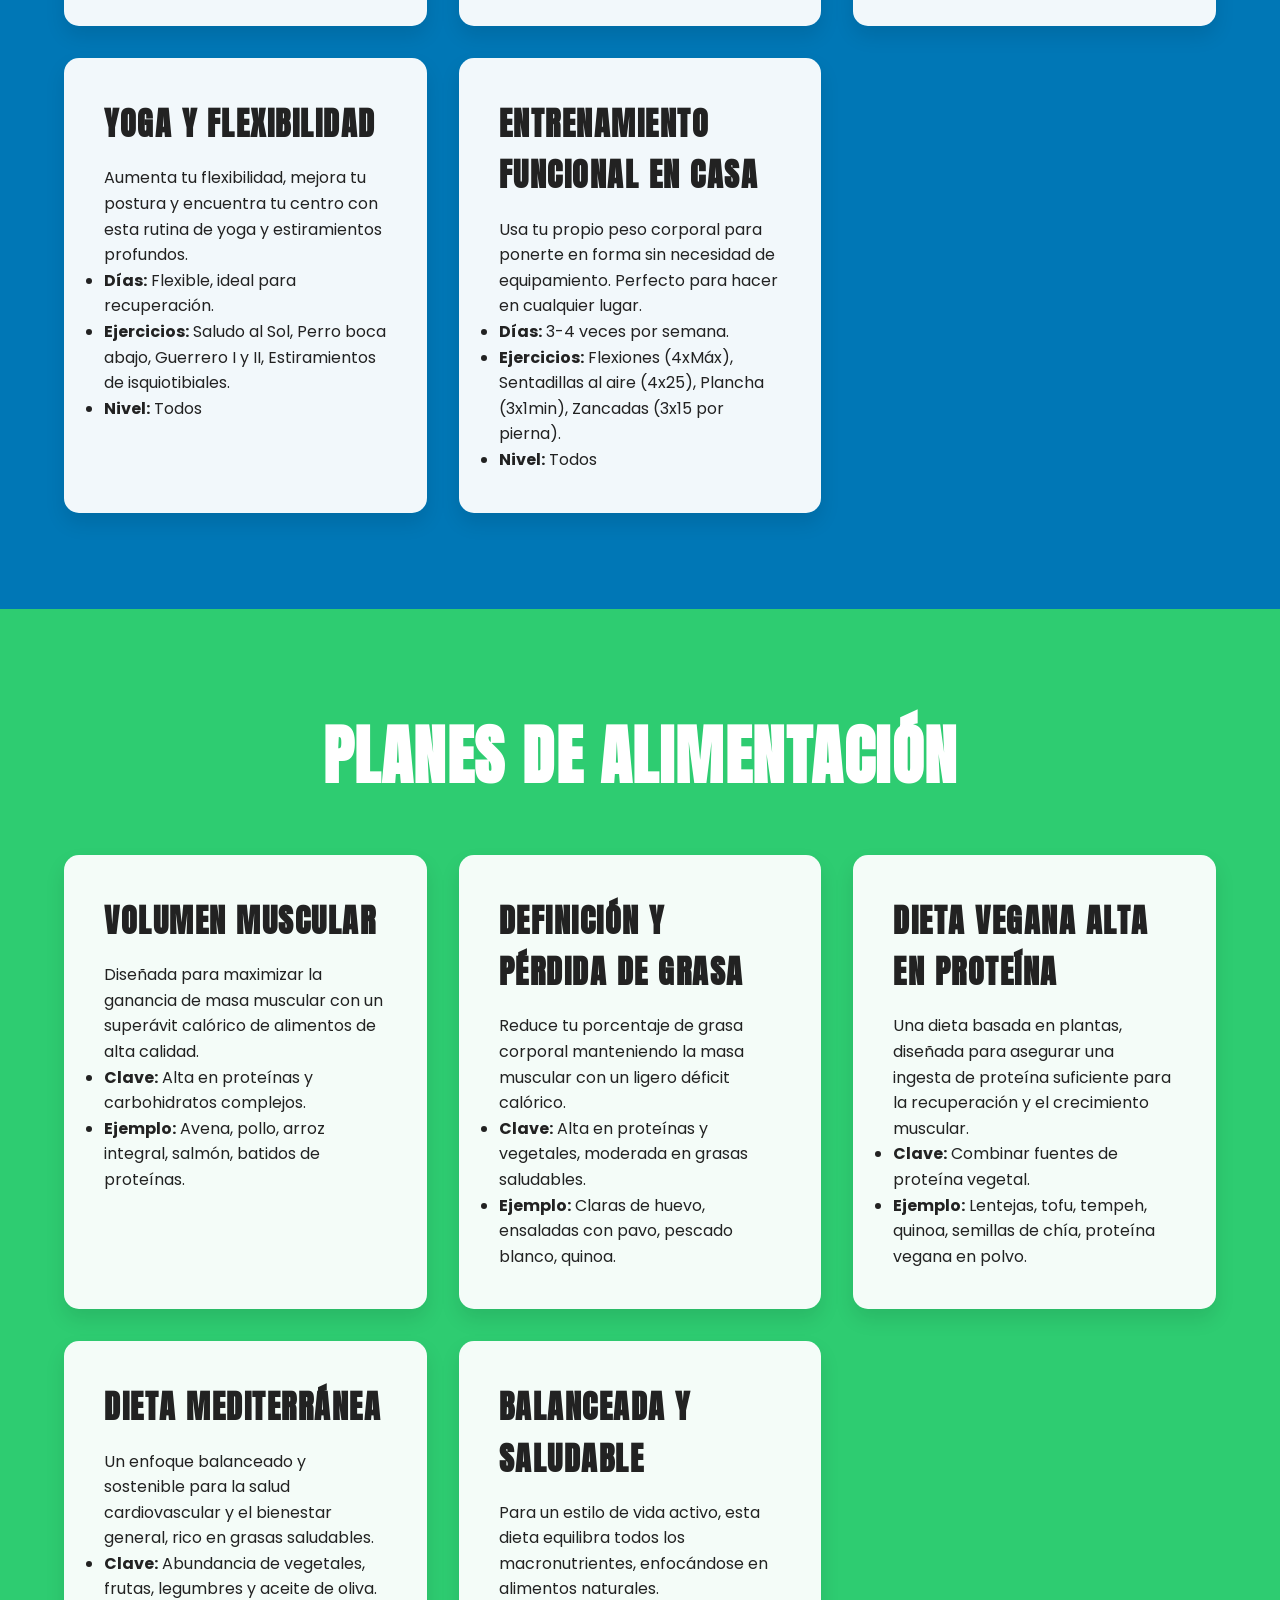
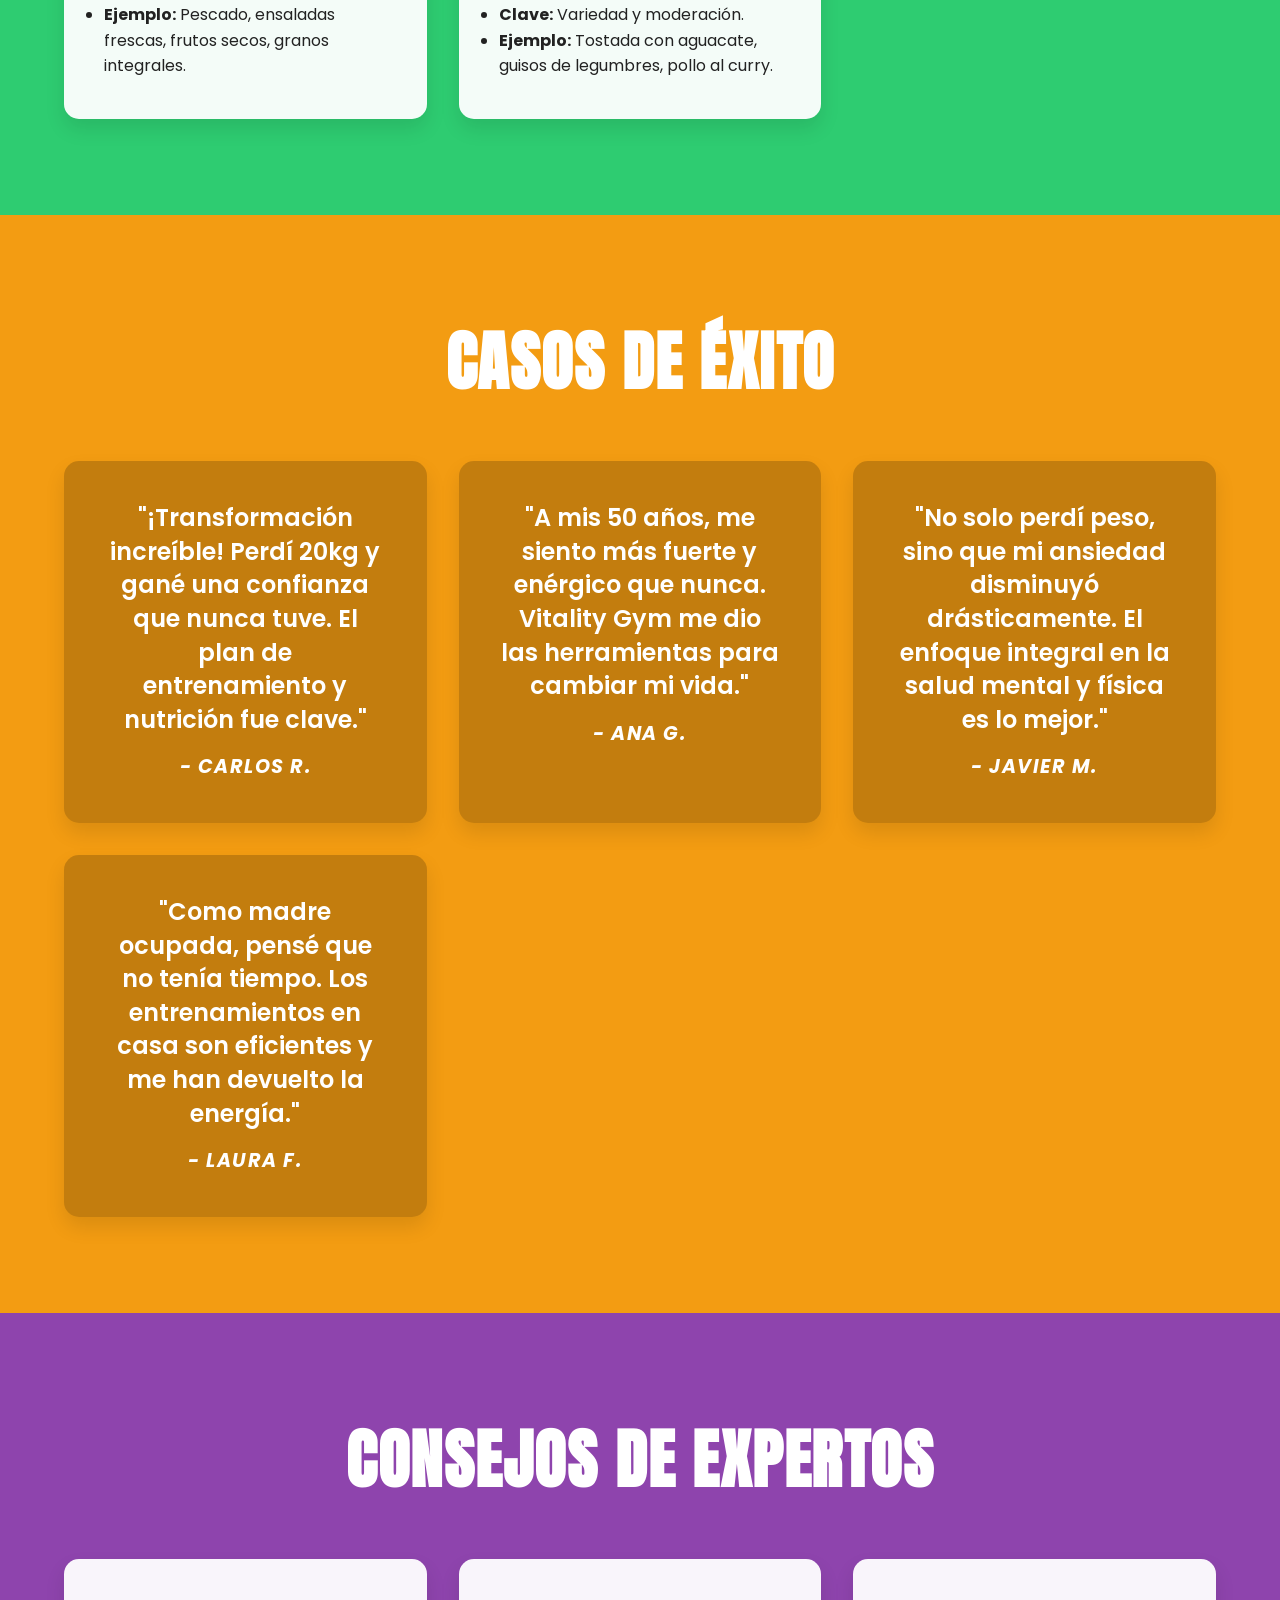
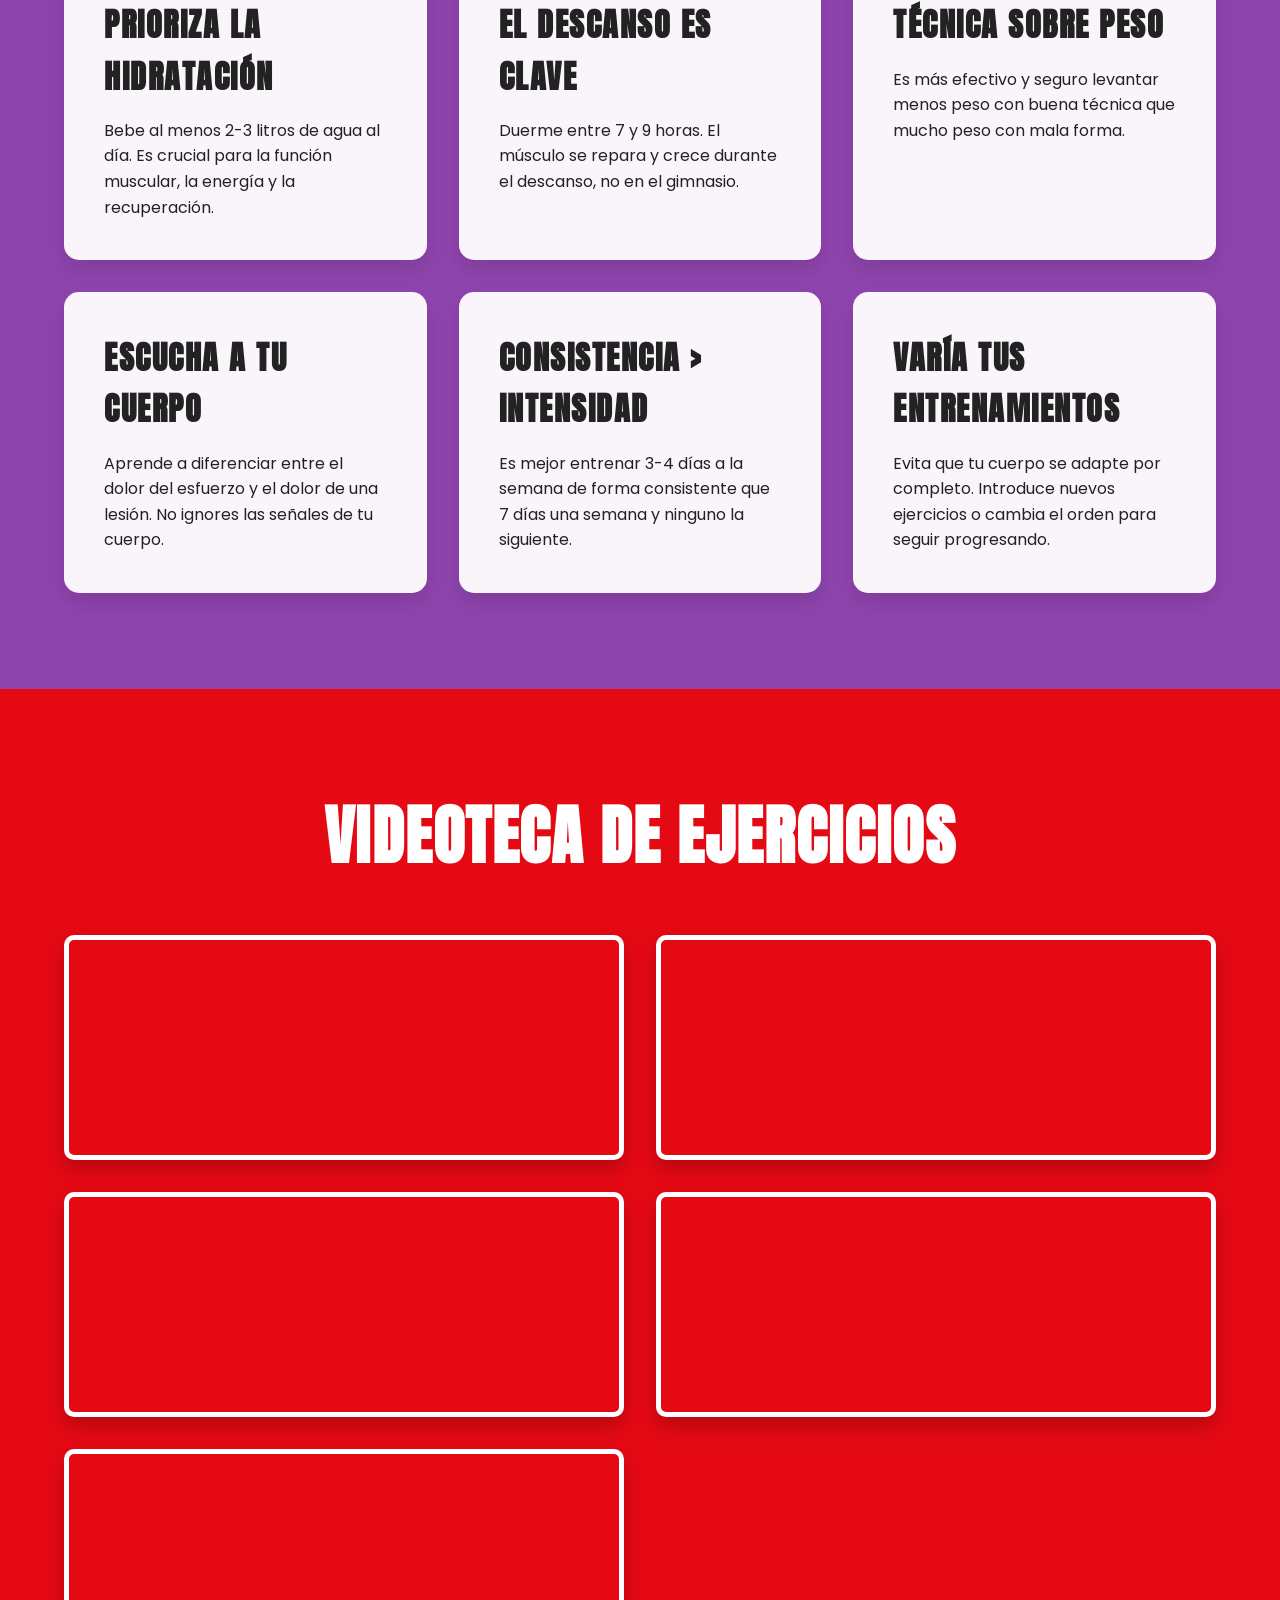
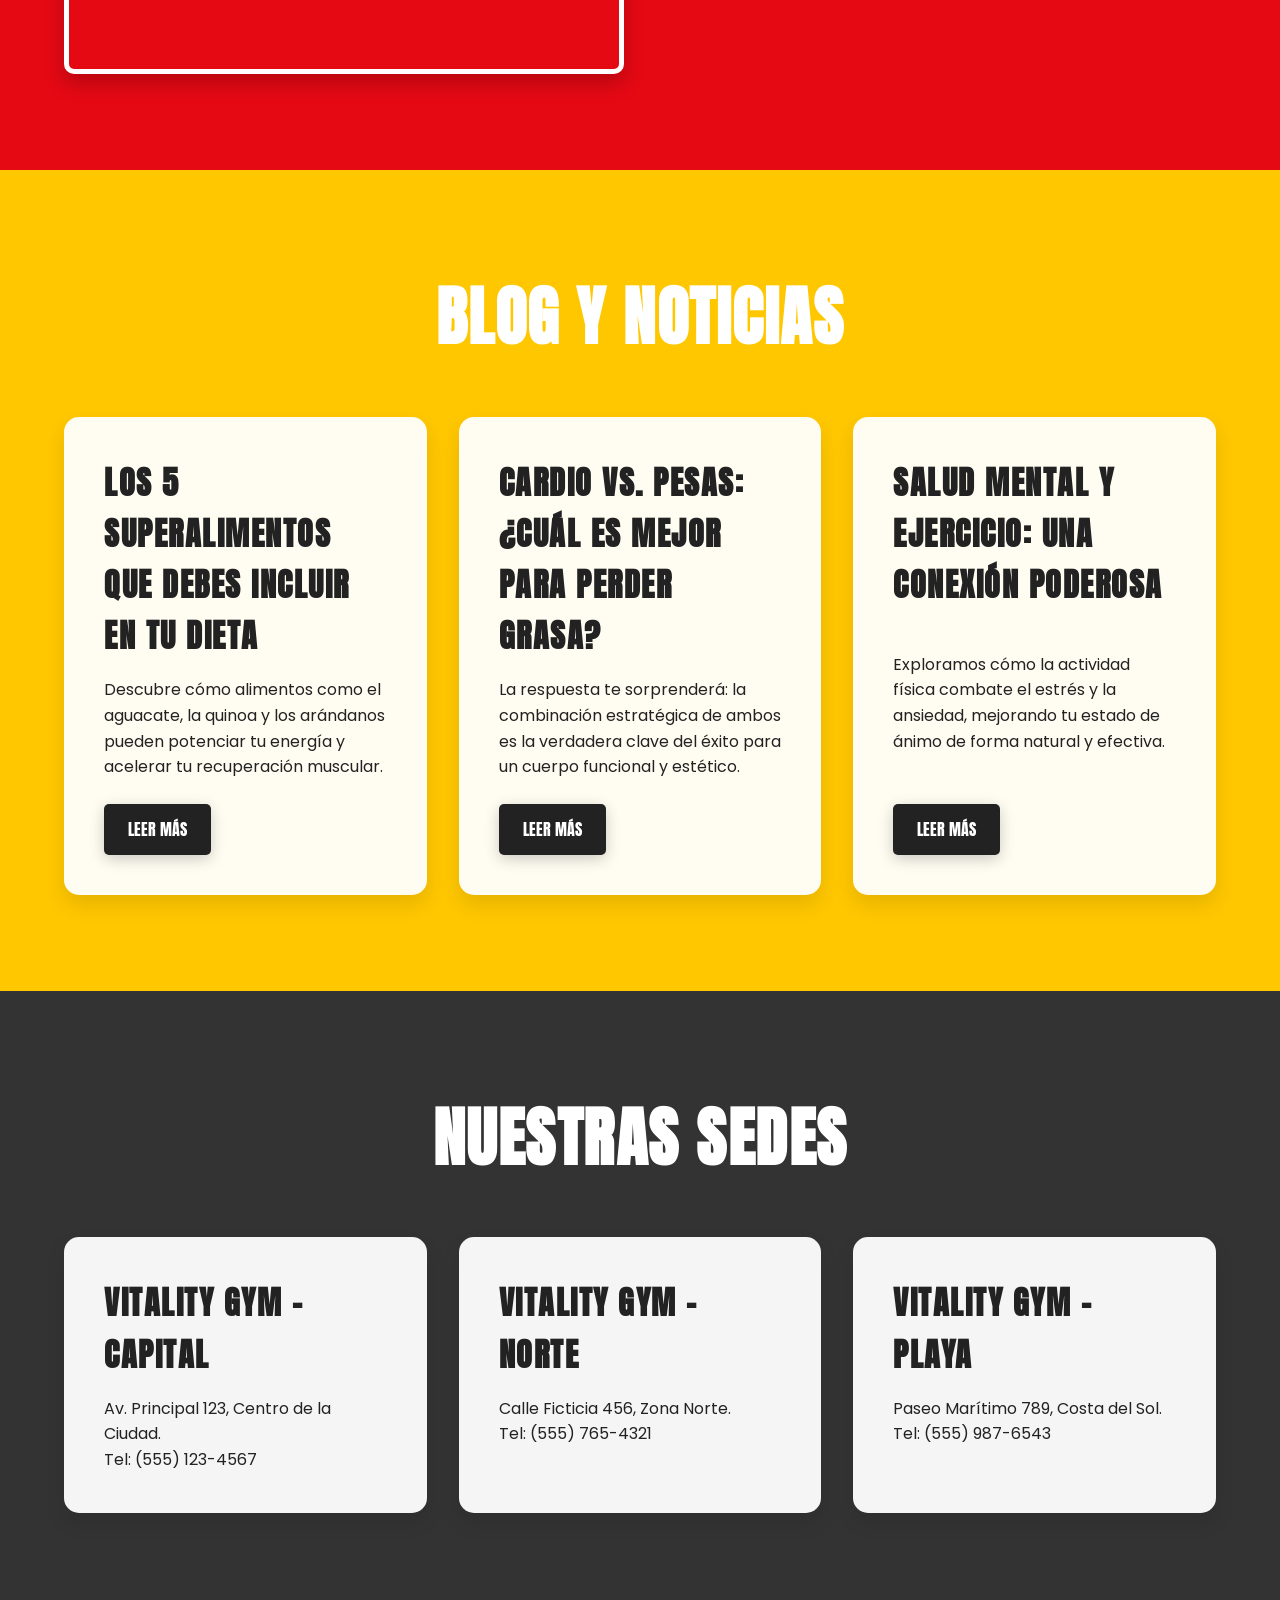
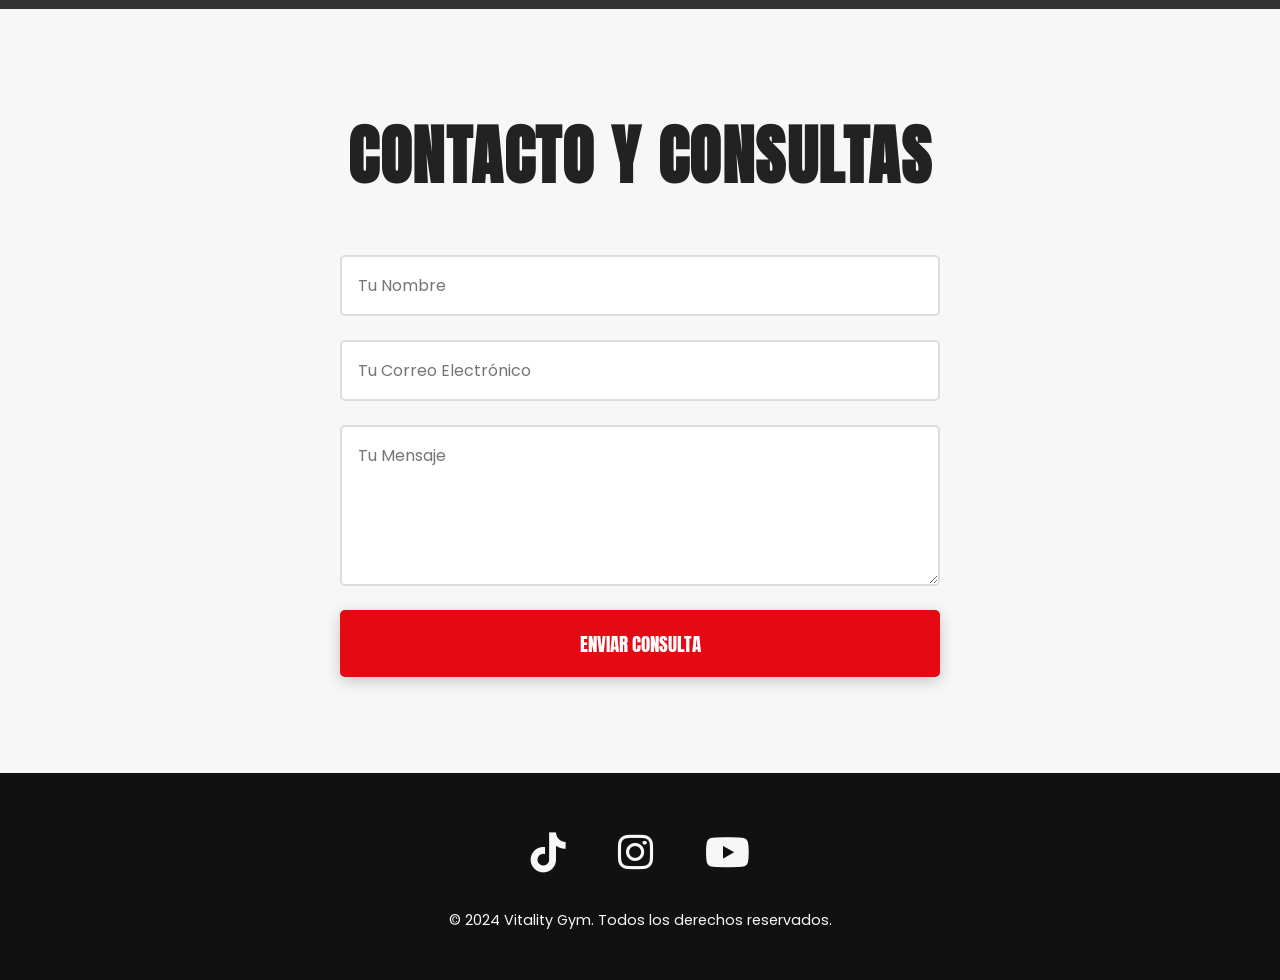
==== commit 3cc0b57d: "feat: Implementa página de gimnasio virtual con diseño renovado Se ha creado una página web de una s" ====
--- a/index.html
+++ b/index.html
@@ -17,6 +17,7 @@
                 <li><a href="#success-stories">Casos de Éxito</a></li>
                 <li><a href="#tips">Consejos</a></li>
                 <li><a href="#videos">Videos</a></li>
+                <li><a href="#blog">Blog</a></li>
                 <li><a href="#locations">Ubicaciones</a></li>
                 <li><a href="#contact">Contacto</a></li>
             </ul>
@@ -29,7 +30,7 @@
     <main>
         <section id="hero">
             <div class="hero-content">
-                <h1>Forja Tu Mejor Versión</h1>
+                <h1>Forja Tu <span>Mejor Versión</span></h1>
                 <p>El dolor es temporal, la gloria es para siempre. Empieza hoy.</p>
                 <a href="#routines" class="cta-button">Ver Rutinas</a>
             </div>
@@ -39,21 +40,30 @@
             <h2>Rutinas de Entrenamiento</h2>
             <div class="card-container">
                 <div class="card">
-                    <h3>Fuerza Total para Principiantes</h3>
-                    <p>Una rutina de cuerpo completo diseñada para construir una base sólida de fuerza y masa muscular. Ideal para quienes inician en el gimnasio.</p>
+                    <h3>Fuerza Total (Principiante)</h3>
+                    <p>Una rutina de cuerpo completo diseñada para construir una base sólida de fuerza. Ideal para quienes inician en el gimnasio.</p>
                     <ul>
                         <li><strong>Días:</strong> Lunes, Miércoles, Viernes.</li>
-                        <li><strong>Ejercicios:</strong> Sentadillas (3x10), Press de Banca (3x10), Remo con Barra (3x10), Press Militar (3x8), Peso Muerto (1x5).</li>
+                        <li><strong>Ejercicios:</strong> Sentadillas (3x10), Press de Banca (3x10), Remo con Barra (3x10), Press Militar (3x8).</li>
                         <li><strong>Nivel:</strong> Principiante</li>
                     </ul>
                 </div>
                 <div class="card">
                     <h3>Cardio Intenso Quema Grasa</h3>
-                    <p>Maximiza la quema de calorías y mejora tu capacidad cardiovascular con esta rutina de alta intensidad. Prepárate para sudar.</p>
+                    <p>Maximiza la quema de calorías y mejora tu capacidad cardiovascular con esta rutina de alta intensidad (HIIT).</p>
                     <ul>
-                        <li><strong>Días:</strong> Martes, Jueves, Sábado.</li>
-                        <li><strong>Ejercicios:</strong> 30 min de cinta (alternando sprints y caminata), 20 min de elíptica, 15 min de bicicleta estática a alta intensidad.</li>
+                        <li><strong>Días:</strong> Martes, Jueves.</li>
+                        <li><strong>Ejercicios:</strong> Sprints en cinta (8x30s), Cuerda de saltar (5x1min), Burpees (4x15), Kettlebell Swings (4x20).</li>
                         <li><strong>Nivel:</strong> Intermedio</li>
+                    </ul>
+                </div>
+                <div class="card">
+                    <h3>Hipertrofia Clásica (Avanzado)</h3>
+                    <p>Rutina dividida (Push/Pull/Legs) para maximizar el crecimiento muscular. Requiere experiencia y buena técnica.</p>
+                     <ul>
+                        <li><strong>Días:</strong> Lunes (Empuje), Martes (Tire), Jueves (Pierna), Viernes (Torso).</li>
+                        <li><strong>Ejercicios:</strong> Varían por día, enfocados en sobrecarga progresiva.</li>
+                        <li><strong>Nivel:</strong> Avanzado</li>
                     </ul>
                 </div>
                 <div class="card">
@@ -61,64 +71,86 @@
                     <p>Aumenta tu flexibilidad, mejora tu postura y encuentra tu centro con esta rutina de yoga y estiramientos profundos.</p>
                      <ul>
                         <li><strong>Días:</strong> Flexible, ideal para recuperación.</li>
-                        <li><strong>Ejercicios:</strong> Saludo al Sol (5 repeticiones), Perro boca abajo (3 min), Postura del Guerrero I y II, Estiramientos de isquiotibiales y cadera.</li>
-                        <li><strong>Nivel:</strong> Todos los niveles</li>
-                    </ul>
-                </div>
-            </div>
-        </section>
-
+                        <li><strong>Ejercicios:</strong> Saludo al Sol, Perro boca abajo, Guerrero I y II, Estiramientos de isquiotibiales.</li>
+                        <li><strong>Nivel:</strong> Todos</li>
+                    </ul>
+                </div>
+                <div class="card">
+                    <h3>Entrenamiento Funcional en Casa</h3>
+                    <p>Usa tu propio peso corporal para ponerte en forma sin necesidad de equipamiento. Perfecto para hacer en cualquier lugar.</p>
+                     <ul>
+                        <li><strong>Días:</strong> 3-4 veces por semana.</li>
+                        <li><strong>Ejercicios:</strong> Flexiones (4xMáx), Sentadillas al aire (4x25), Plancha (3x1min), Zancadas (3x15 por pierna).</li>
+                        <li><strong>Nivel:</strong> Todos</li>
+                    </ul>
+                </div>
+            </div>
+        </section>
+
+        <section id="diets" class="content-section">
+            <h2>Planes de Alimentación</h2>
+            <div class="card-container">
+                <div class="card">
+                    <h3>Volumen Muscular</h3>
+                    <p>Diseñada para maximizar la ganancia de masa muscular con un superávit calórico de alimentos de alta calidad.</p>
+                    <ul>
+                        <li><strong>Clave:</strong> Alta en proteínas y carbohidratos complejos.</li>
+                        <li><strong>Ejemplo:</strong> Avena, pollo, arroz integral, salmón, batidos de proteínas.</li>
+                    </ul>
+                </div>
+                <div class="card">
+                    <h3>Definición y Pérdida de Grasa</h3>
+                    <p>Reduce tu porcentaje de grasa corporal manteniendo la masa muscular con un ligero déficit calórico.</p>
+                     <ul>
+                        <li><strong>Clave:</strong> Alta en proteínas y vegetales, moderada en grasas saludables.</li>
+                        <li><strong>Ejemplo:</strong> Claras de huevo, ensaladas con pavo, pescado blanco, quinoa.</li>
+                    </ul>
+                </div>
+                <div class="card">
+                    <h3>Dieta Vegana Alta en Proteína</h3>
+                    <p>Una dieta basada en plantas, diseñada para asegurar una ingesta de proteína suficiente para la recuperación y el crecimiento muscular.</p>
+                     <ul>
+                        <li><strong>Clave:</strong> Combinar fuentes de proteína vegetal.</li>
+                        <li><strong>Ejemplo:</strong> Lentejas, tofu, tempeh, quinoa, semillas de chía, proteína vegana en polvo.</li>
+                    </ul>
+                </div>
+                 <div class="card">
+                    <h3>Dieta Mediterránea</h3>
+                    <p>Un enfoque balanceado y sostenible para la salud cardiovascular y el bienestar general, rico en grasas saludables.</p>
+                     <ul>
+                        <li><strong>Clave:</strong> Abundancia de vegetales, frutas, legumbres y aceite de oliva.</li>
+                        <li><strong>Ejemplo:</strong> Pescado, ensaladas frescas, frutos secos, granos integrales.</li>
+                    </ul>
+                </div>
+                <div class="card">
+                    <h3>Balanceada y Saludable</h3>
+                    <p>Para un estilo de vida activo, esta dieta equilibra todos los macronutrientes, enfocándose en alimentos naturales.</p>
+                     <ul>
+                        <li><strong>Clave:</strong> Variedad y moderación.</li>
+                        <li><strong>Ejemplo:</strong> Tostada con aguacate, guisos de legumbres, pollo al curry.</li>
+                    </ul>
+                </div>
+            </div>
+        </section>
 
         <section id="success-stories" class="content-section">
             <h2>Casos de Éxito</h2>
             <div class="card-container">
                 <div class="card">
-                    <div class="testimonial">
-                        <p>"¡Transformación increíble! Perdí 20kg y gané una confianza que nunca tuve. El plan de entrenamiento y nutrición fue clave."</p>
-                        <h4>- Carlos R.</h4>
-                    </div>
-                </div>
-                <div class="card">
-                    <div class="testimonial">
-                        <p>"A mis 50 años, me siento más fuerte y enérgico que nunca. Vitality Gym me dio las herramientas para cambiar mi vida."</p>
-                        <h4>- Ana G.</h4>
-                    </div>
-                </div>
-            </div>
-        </section>
-
-        <section id="diets" class="content-section">
-            <h2>Planes de Alimentación</h2>
-            <div class="card-container">
-                <div class="card">
-                    <h3>Dieta de Volumen Muscular</h3>
-                    <p>Diseñada para maximizar la ganancia de masa muscular, esta dieta se centra en un superávit calórico con alimentos de alta calidad.</p>
-                    <ul>
-                        <li><strong>Desayuno:</strong> Avena con plátano, nueces y 2 huevos cocidos.</li>
-                        <li><strong>Almuerzo:</strong> Pechuga de pollo a la plancha, arroz integral y brócoli.</li>
-                        <li><strong>Cena:</strong> Salmón al horno con batata y espárragos.</li>
-                        <li><strong>Snacks:</strong> Batido de proteínas, yogur griego.</li>
-                    </ul>
-                </div>
-                <div class="card">
-                    <h3>Dieta de Definición y Pérdida de Grasa</h3>
-                    <p>Reduce tu porcentaje de grasa corporal manteniendo la masa muscular. Un ligero déficit calórico con alta ingesta de proteínas.</p>
-                     <ul>
-                        <li><strong>Desayuno:</strong> Claras de huevo revueltas con espinacas.</li>
-                        <li><strong>Almuerzo:</strong> Ensalada grande con pavo, aguacate y vegetales mixtos.</li>
-                        <li><strong>Cena:</strong> Pescado blanco al vapor con quinoa y ensalada verde.</li>
-                        <li><strong>Snacks:</strong> Manzana, un puñado de almendras.</li>
-                    </ul>
-                </div>
-                <div class="card">
-                    <h3>Dieta Balanceada y Saludable</h3>
-                    <p>Para un estilo de vida activo y saludable, esta dieta equilibra todos los macronutrientes, enfocándose en alimentos naturales.</p>
-                     <ul>
-                        <li><strong>Desayuno:</strong> Tostada integral con aguacate y tomate.</li>
-                        <li><strong>Almuerzo:</strong> Lentejas guisadas con verduras.</li>
-                        <li><strong>Cena:</strong> Pollo al curry con arroz basmati y vegetales salteados.</li>
-                        <li><strong>Snacks:</strong> Fruta de temporada, zanahorias baby.</li>
-                    </ul>
+                    <p>"¡Transformación increíble! Perdí 20kg y gané una confianza que nunca tuve. El plan de entrenamiento y nutrición fue clave."</p>
+                    <h4>- Carlos R.</h4>
+                </div>
+                <div class="card">
+                    <p>"A mis 50 años, me siento más fuerte y enérgico que nunca. Vitality Gym me dio las herramientas para cambiar mi vida."</p>
+                    <h4>- Ana G.</h4>
+                </div>
+                <div class="card">
+                    <p>"No solo perdí peso, sino que mi ansiedad disminuyó drásticamente. El enfoque integral en la salud mental y física es lo mejor."</p>
+                    <h4>- Javier M.</h4>
+                </div>
+                <div class="card">
+                    <p>"Como madre ocupada, pensé que no tenía tiempo. Los entrenamientos en casa son eficientes y me han devuelto la energía."</p>
+                    <h4>- Laura F.</h4>
                 </div>
             </div>
         </section>
@@ -128,15 +160,27 @@
              <div class="card-container">
                 <div class="card">
                     <h3>Prioriza la Hidratación</h3>
-                    <p>Bebe al menos 2 litros de agua al día. Una buena hidratación es crucial para la función muscular, la energía y la recuperación.</p>
+                    <p>Bebe al menos 2-3 litros de agua al día. Es crucial para la función muscular, la energía y la recuperación.</p>
                 </div>
                 <div class="card">
                     <h3>El Descanso es Clave</h3>
-                    <p>Duerme entre 7 y 9 horas por noche. El músculo se repara y crece durante el descanso, no en el gimnasio.</p>
+                    <p>Duerme entre 7 y 9 horas. El músculo se repara y crece durante el descanso, no en el gimnasio.</p>
                 </div>
                 <div class="card">
                     <h3>Técnica Sobre Peso</h3>
-                    <p>Asegúrate de ejecutar cada ejercicio con la forma correcta. Es más efectivo y seguro levantar menos peso con buena técnica que mucho peso con mala forma.</p>
+                    <p>Es más efectivo y seguro levantar menos peso con buena técnica que mucho peso con mala forma.</p>
+                </div>
+                <div class="card">
+                    <h3>Escucha a tu Cuerpo</h3>
+                    <p>Aprende a diferenciar entre el dolor del esfuerzo y el dolor de una lesión. No ignores las señales de tu cuerpo.</p>
+                </div>
+                <div class="card">
+                    <h3>Consistencia > Intensidad</h3>
+                    <p>Es mejor entrenar 3-4 días a la semana de forma consistente que 7 días una semana y ninguno la siguiente.</p>
+                </div>
+                 <div class="card">
+                    <h3>Varía tus Entrenamientos</h3>
+                    <p>Evita que tu cuerpo se adapte por completo. Introduce nuevos ejercicios o cambia el orden para seguir progresando.</p>
                 </div>
             </div>
         </section>
@@ -144,9 +188,32 @@
         <section id="videos" class="content-section">
             <h2>Videoteca de Ejercicios</h2>
             <div class="video-container">
-                <iframe width="560" height="315" src="https://www.youtube.com/embed/ghhljN_qdmk" title="YouTube video player" frameborder="0" allow="accelerometer; autoplay; clipboard-write; encrypted-media; gyroscope; picture-in-picture" allowfullscreen></iframe>
-                <iframe width="560" height="315" src="https://www.youtube.com/embed/vocQYBCR8ao" title="YouTube video player" frameborder="0" allow="accelerometer; autoplay; clipboard-write; encrypted-media; gyroscope; picture-in-picture" allowfullscreen></iframe>
-                <iframe width="560" height="315" src="https://www.youtube.com/embed/zVGSfu9f228" title="YouTube video player" frameborder="0" allow="accelerometer; autoplay; clipboard-write; encrypted-media; gyroscope; picture-in-picture" allowfullscreen></iframe>
+                <iframe width="560" height="315" src="https://www.youtube.com/embed/ghhljN_qdmk" title="Rutina de Pecho" frameborder="0" allowfullscreen></iframe>
+                <iframe width="560" height="315" src="https://www.youtube.com/embed/vocQYBCR8ao" title="Yoga para Principiantes" frameborder="0" allowfullscreen></iframe>
+                <iframe width="560" height="315" src="https://www.youtube.com/embed/zVGSfu9f228" title="HIIT Quema Grasa" frameborder="0" allowfullscreen></iframe>
+                <iframe width="560" height="315" src="https://www.youtube.com/embed/FBO2-0FS_tI" title="Técnica Correcta de Sentadilla" frameborder="0" allowfullscreen></iframe>
+                <iframe width="560" height="315" src="https://www.youtube.com/embed/dJI2eC4p3Vc" title="15 Minutos de Abdominales" frameborder="0" allowfullscreen></iframe>
+            </div>
+        </section>
+
+        <section id="blog" class="content-section">
+            <h2>Blog y Noticias</h2>
+            <div class="card-container">
+                <div class="card">
+                    <h3>Los 5 Superalimentos que Debes Incluir en tu Dieta</h3>
+                    <p>Descubre cómo alimentos como el aguacate, la quinoa y los arándanos pueden potenciar tu energía y acelerar tu recuperación muscular.</p>
+                    <a href="#" class="cta-button" style="background-color: var(--dark-text); color: var(--white-text); font-size: 1rem; padding: 0.8rem 1.5rem;">Leer Más</a>
+                </div>
+                <div class="card">
+                    <h3>Cardio vs. Pesas: ¿Cuál es Mejor para Perder Grasa?</h3>
+                    <p>La respuesta te sorprenderá: la combinación estratégica de ambos es la verdadera clave del éxito para un cuerpo funcional y estético.</p>
+                     <a href="#" class="cta-button" style="background-color: var(--dark-text); color: var(--white-text); font-size: 1rem; padding: 0.8rem 1.5rem;">Leer Más</a>
+                </div>
+                <div class="card">
+                    <h3>Salud Mental y Ejercicio: Una Conexión Poderosa</h3>
+                    <p>Exploramos cómo la actividad física combate el estrés y la ansiedad, mejorando tu estado de ánimo de forma natural y efectiva.</p>
+                     <a href="#" class="cta-button" style="background-color: var(--dark-text); color: var(--white-text); font-size: 1rem; padding: 0.8rem 1.5rem;">Leer Más</a>
+                </div>
             </div>
         </section>
 
--- a/styles.css
+++ b/styles.css
@@ -1,13 +1,20 @@
-@import url('https://fonts.googleapis.com/css2?family=Montserrat:wght@400;700&family=Oswald:wght@700&display=swap');
-
-/* --- Variables y Estilos Globales --- */
+@import url('https://fonts.googleapis.com/css2?family=Anton&family=Poppins:wght@400;600;700&display=swap');
+
+/* --- Paleta de Colores Vibrante y Estilos Globales --- */
 :root {
-    --primary-color: #0D0D0D; /* Negro profundo */
-    --secondary-color: #1A1A1A; /* Gris oscuro para tarjetas */
-    --accent-color: #00BFFF; /* Azul eléctrico */
-    --text-color: #F5F5F5; /* Blanco hueso */
-    --font-heading: 'Oswald', sans-serif;
-    --font-body: 'Montserrat', sans-serif;
+    --light-bg: #F7F7F7;
+    --dark-text: #222222;
+    --white-text: #FFFFFF;
+
+    --accent-red: #E50914;
+    --accent-yellow: #FFC700;
+    --accent-blue: #0077B6;
+    --accent-green: #2ECC71;
+    --accent-purple: #8E44AD;
+    --accent-orange: #F39C12;
+
+    --font-heading: 'Anton', sans-serif;
+    --font-body: 'Poppins', sans-serif;
 }
 
 * {
@@ -22,15 +29,15 @@
 
 body {
     font-family: var(--font-body);
-    background-color: var(--primary-color);
-    color: var(--text-color);
+    background-color: var(--light-bg);
+    color: var(--dark-text);
     line-height: 1.6;
 }
 
-h1, h2, h3 {
+h1, h2, h3, h4 {
     font-family: var(--font-heading);
     text-transform: uppercase;
-    color: var(--accent-color);
+    letter-spacing: 1.5px;
 }
 
 /* --- Header y Navegación --- */
@@ -39,23 +46,24 @@
     justify-content: space-between;
     align-items: center;
     padding: 1rem 5%;
-    background-color: rgba(0, 0, 0, 0.7);
+    background-color: rgba(255, 255, 255, 0.9);
     position: fixed;
     width: 100%;
     top: 0;
     z-index: 1000;
     backdrop-filter: blur(10px);
+    box-shadow: 0 2px 10px rgba(0, 0, 0, 0.1);
 }
 
 .logo {
     font-family: var(--font-heading);
-    font-size: 2rem;
-    color: var(--text-color);
+    font-size: 2.2rem;
+    color: var(--dark-text);
     text-decoration: none;
 }
 
 .logo span {
-    color: var(--accent-color);
+    color: var(--accent-red);
 }
 
 .nav-links {
@@ -64,25 +72,27 @@
 }
 
 .nav-links li {
-    margin-left: 2rem;
+    margin-left: 2.5rem;
 }
 
 .nav-links a {
-    color: var(--text-color);
+    color: var(--dark-text);
     text-decoration: none;
     font-size: 1rem;
-    font-weight: bold;
+    font-weight: 600;
     transition: color 0.3s ease;
+    text-transform: uppercase;
 }
 
 .nav-links a:hover {
-    color: var(--accent-color);
+    color: var(--accent-red);
 }
 
 .menu-icon {
     display: none;
-    font-size: 1.8rem;
+    font-size: 2rem;
     cursor: pointer;
+    color: var(--dark-text);
 }
 
 /* --- Hero Section --- */
@@ -92,90 +102,143 @@
     align-items: center;
     justify-content: center;
     text-align: center;
-    background: linear-gradient(rgba(0, 0, 0, 0.7), rgba(0, 0, 0, 0.7)), url('https://images.unsplash.com/photo-1571902943202-507ec2618e8f?q=80&w=1975&auto=format&fit=crop') no-repeat center center/cover;
+    color: var(--white-text);
+    background: linear-gradient(rgba(0, 0, 0, 0.6), rgba(0, 0, 0, 0.6)), url('https://images.unsplash.com/photo-1549060279-7e168fcee0c2?q=80&w=2070&auto=format&fit=crop') no-repeat center center/cover;
 }
 
 .hero-content h1 {
-    font-size: 5rem;
-    margin-bottom: 1rem;
+    font-size: 6rem;
+    color: var(--white-text);
+    text-shadow: 2px 2px 10px rgba(0,0,0,0.5);
+}
+
+.hero-content h1 span {
+    color: var(--accent-yellow);
+    display: block;
 }
 
 .hero-content p {
     font-size: 1.5rem;
-    margin-bottom: 2rem;
+    margin-bottom: 2.5rem;
+    font-weight: 400;
 }
 
 .cta-button {
     font-family: var(--font-heading);
-    background-color: var(--accent-color);
-    color: var(--primary-color);
-    padding: 1rem 2rem;
+    background-color: var(--accent-yellow);
+    color: var(--dark-text);
+    padding: 1.2rem 2.5rem;
     text-decoration: none;
     text-transform: uppercase;
-    font-size: 1.2rem;
+    font-size: 1.3rem;
     border-radius: 5px;
     transition: background-color 0.3s ease, transform 0.3s ease;
+    box-shadow: 0 4px 15px rgba(0, 0, 0, 0.2);
 }
 
 .cta-button:hover {
-    background-color: #00a8e0;
-    transform: translateY(-3px);
-}
-
-/* --- Secciones de Contenido --- */
+    background-color: #ffd83b;
+    transform: translateY(-5px);
+}
+
+/* --- Estructura de Secciones de Contenido --- */
 .content-section {
     padding: 6rem 5%;
     text-align: center;
 }
 
 .content-section h2 {
-    font-size: 3rem;
+    font-size: 4rem;
     margin-bottom: 3rem;
-}
-
+    color: var(--white-text);
+}
+
+/* --- Colores de Fondo por Sección --- */
+#routines { background-color: var(--accent-blue); }
+#diets { background-color: var(--accent-green); }
+#success-stories { background-color: var(--accent-orange); }
+#tips { background-color: var(--accent-purple); }
+#videos { background-color: var(--accent-red); }
+#blog { background-color: var(--accent-yellow); }
+#locations { background-color: #333; }
+#contact { background-color: var(--light-bg); }
+
+/* --- Diseño de Rejilla para Tarjetas (Grid) --- */
 .card-container {
-    display: flex;
-    justify-content: center;
+    display: grid;
+    grid-template-columns: repeat(auto-fit, minmax(300px, 1fr));
     gap: 2rem;
-    flex-wrap: wrap;
 }
 
 .card {
-    background-color: var(--secondary-color);
-    padding: 2rem;
+    background-color: rgba(255, 255, 255, 0.95);
+    color: var(--dark-text);
+    padding: 2.5rem;
+    border-radius: 15px;
+    box-shadow: 0 10px 20px rgba(0,0,0,0.1);
+    transition: transform 0.3s ease, box-shadow 0.3s ease;
+    text-align: left;
+    display: flex;
+    flex-direction: column;
+}
+
+.card:hover {
+    transform: translateY(-10px) scale(1.03);
+    box-shadow: 0 15px 30px rgba(0,0,0,0.2);
+}
+
+.card h3 {
+    font-size: 2rem;
+    margin-bottom: 1rem;
+    color: var(--dark-text);
+}
+
+/* --- Estilos específicos para tarjetas --- */
+#success-stories .card {
+    background-color: rgba(0,0,0,0.2);
+    color: var(--white-text);
+    text-align: center;
+}
+
+#success-stories .card h4 {
+    font-family: var(--font-body);
+    font-style: italic;
+    margin-top: 1rem;
+    font-size: 1.2rem;
+}
+
+#success-stories .card p {
+    font-size: 1.5rem;
+    font-weight: 600;
+    line-height: 1.4;
+}
+
+#blog .card {
+    justify-content: space-between;
+}
+
+#blog .card a.cta-button {
+    margin-top: 1.5rem;
+    align-self: flex-start;
+}
+
+/* --- Secciones Específicas --- */
+#contact h2 {
+    color: var(--dark-text);
+}
+
+#videos .video-container {
+    display: grid;
+    grid-template-columns: repeat(auto-fit, minmax(400px, 1fr));
+    gap: 2rem;
+}
+
+#videos iframe {
+    width: 100%;
+    height: 225px;
+    border: 5px solid var(--white-text);
     border-radius: 10px;
-    width: 300px;
-    border: 2px solid transparent;
-    transition: transform 0.3s ease, border-color 0.3s ease;
-}
-
-.card:hover {
-    transform: translateY(-10px);
-    border-color: var(--accent-color);
-}
-
-.card h3 {
-    font-size: 1.8rem;
-    margin-bottom: 1rem;
-}
-
-/* --- Secciones Específicas --- */
-#videos .video-container {
-    display: flex;
-    justify-content: center;
-    gap: 2rem;
-    flex-wrap: wrap;
-}
-
-.video-placeholder {
-    background-color: var(--secondary-color);
-    width: 400px;
-    height: 225px;
-    display: flex;
-    align-items: center;
-    justify-content: center;
-    border-radius: 10px;
-    font-weight: bold;
+    box-shadow: 0 10px 20px rgba(0,0,0,0.2);
 }
 
 #contact .contact-form {
@@ -183,47 +246,67 @@
     margin: 0 auto;
     display: flex;
     flex-direction: column;
-    gap: 1rem;
+    gap: 1.5rem;
 }
 
 .contact-form input,
 .contact-form textarea {
-    background-color: var(--secondary-color);
-    border: 1px solid #333;
+    background-color: #fff;
+    border: 2px solid #ddd;
     padding: 1rem;
     border-radius: 5px;
-    color: var(--text-color);
+    color: var(--dark-text);
     font-family: var(--font-body);
+    font-size: 1rem;
+    transition: border-color 0.3s ease;
+}
+
+.contact-form input:focus,
+.contact-form textarea:focus {
+    outline: none;
+    border-color: var(--accent-blue);
 }
 
 .contact-form button {
     border: none;
     cursor: pointer;
+    font-size: 1.2rem;
+    background-color: var(--accent-red);
+    color: var(--white-text);
 }
 
 /* --- Footer --- */
 footer {
-    padding: 2rem 5%;
+    padding: 3rem 5%;
     text-align: center;
-    background-color: #000;
+    background-color: #111;
+    color: var(--light-bg);
 }
 
 .social-links a {
-    color: var(--text-color);
-    font-size: 2rem;
-    margin: 0 1rem;
-    transition: color 0.3s ease;
+    color: var(--light-bg);
+    font-size: 2.5rem;
+    margin: 0 1.5rem;
+    transition: color 0.3s ease, transform 0.3s ease;
 }
 
 .social-links a:hover {
-    color: var(--accent-color);
+    color: var(--accent-yellow);
+    transform: scale(1.2);
 }
 
 footer p {
-    margin-top: 1rem;
+    margin-top: 1.5rem;
+    font-size: 0.9rem;
 }
 
 /* --- Media Queries para Responsividad --- */
+@media (max-width: 1024px) {
+    .card-container {
+        grid-template-columns: repeat(auto-fit, minmax(280px, 1fr));
+    }
+}
+
 @media (max-width: 768px) {
     .nav-links {
         display: none;
@@ -232,8 +315,9 @@
         position: absolute;
         top: 70px;
         left: 0;
-        background-color: var(--primary-color);
+        background-color: white;
         text-align: center;
+        box-shadow: 0 4px 10px rgba(0,0,0,0.1);
     }
 
     .nav-links.active {
@@ -241,7 +325,7 @@
     }
 
     .nav-links li {
-        margin: 1rem 0;
+        margin: 1.5rem 0;
     }
 
     .menu-icon {
@@ -249,10 +333,18 @@
     }
 
     .hero-content h1 {
-        font-size: 3rem;
+        font-size: 3.5rem;
     }
 
     .hero-content p {
         font-size: 1.2rem;
     }
-}
+
+    .content-section h2 {
+        font-size: 2.8rem;
+    }
+
+    #videos .video-container {
+        grid-template-columns: 1fr;
+    }
+}
